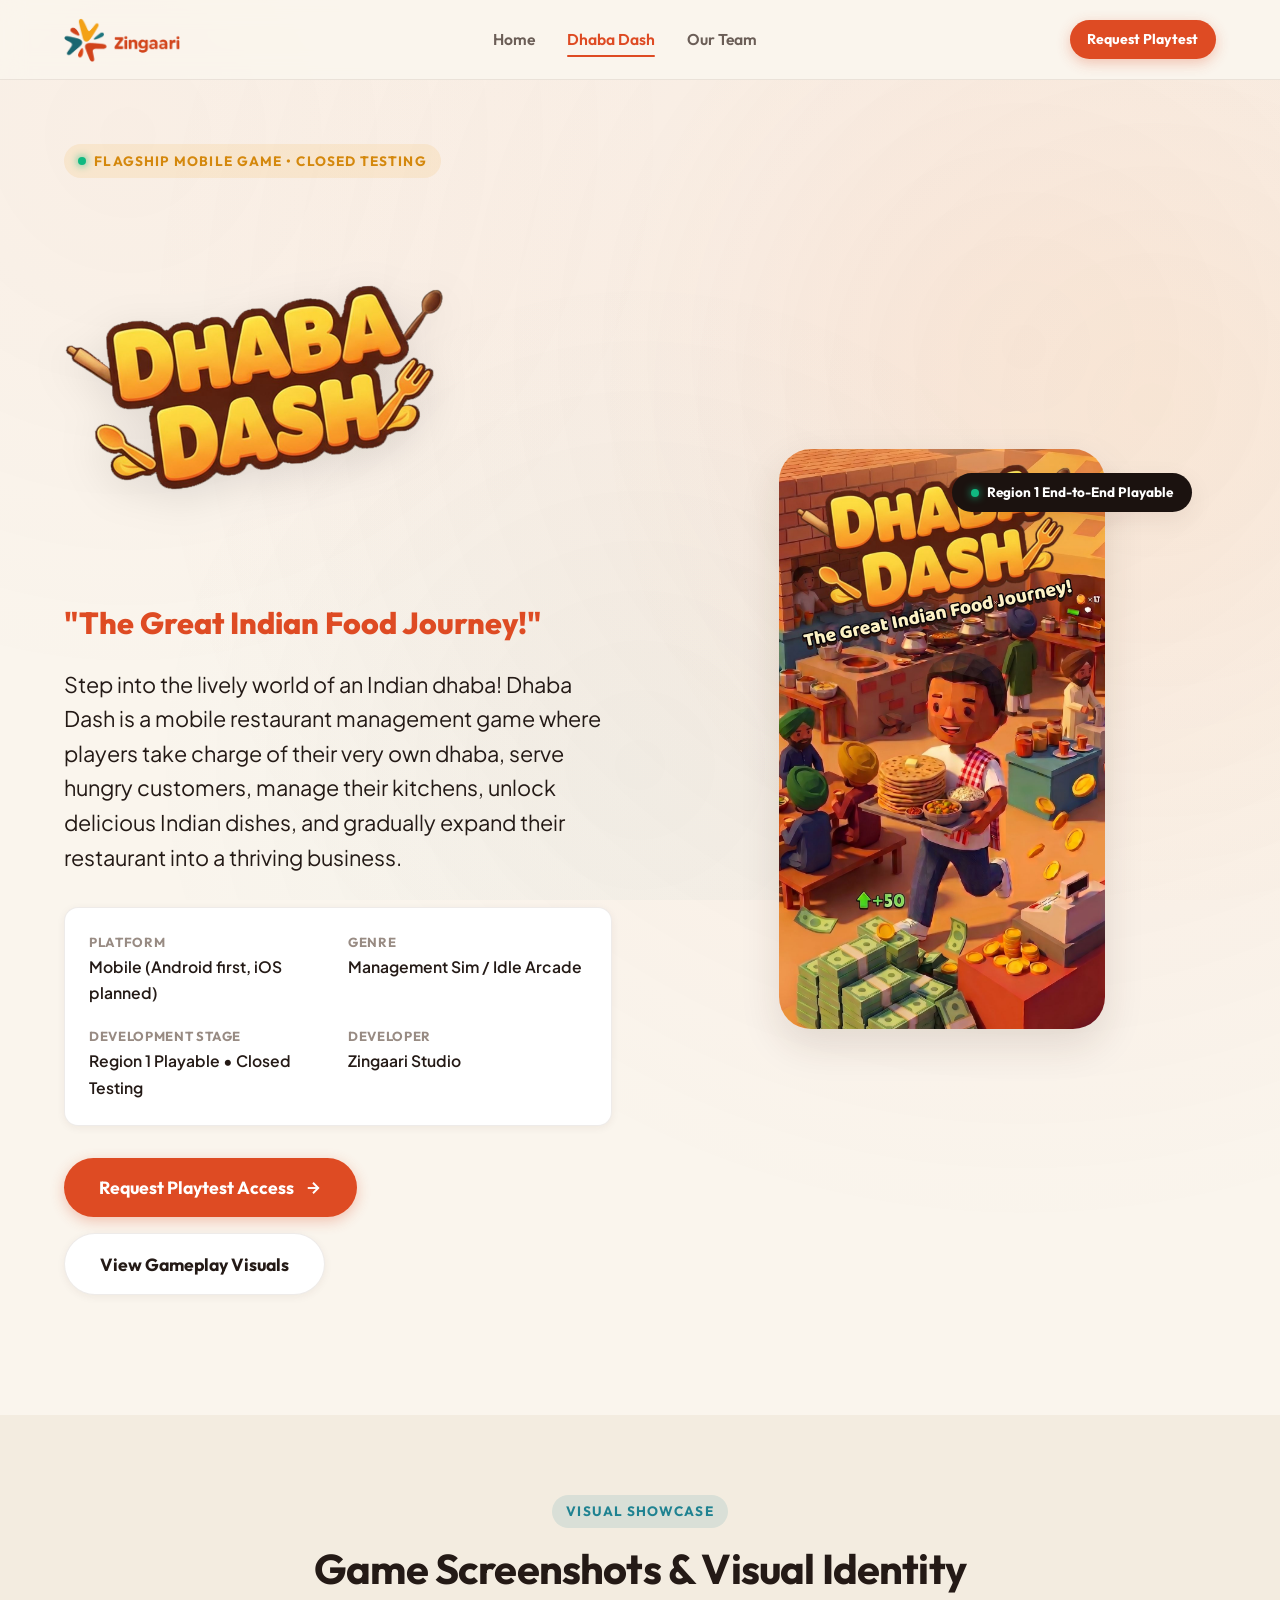
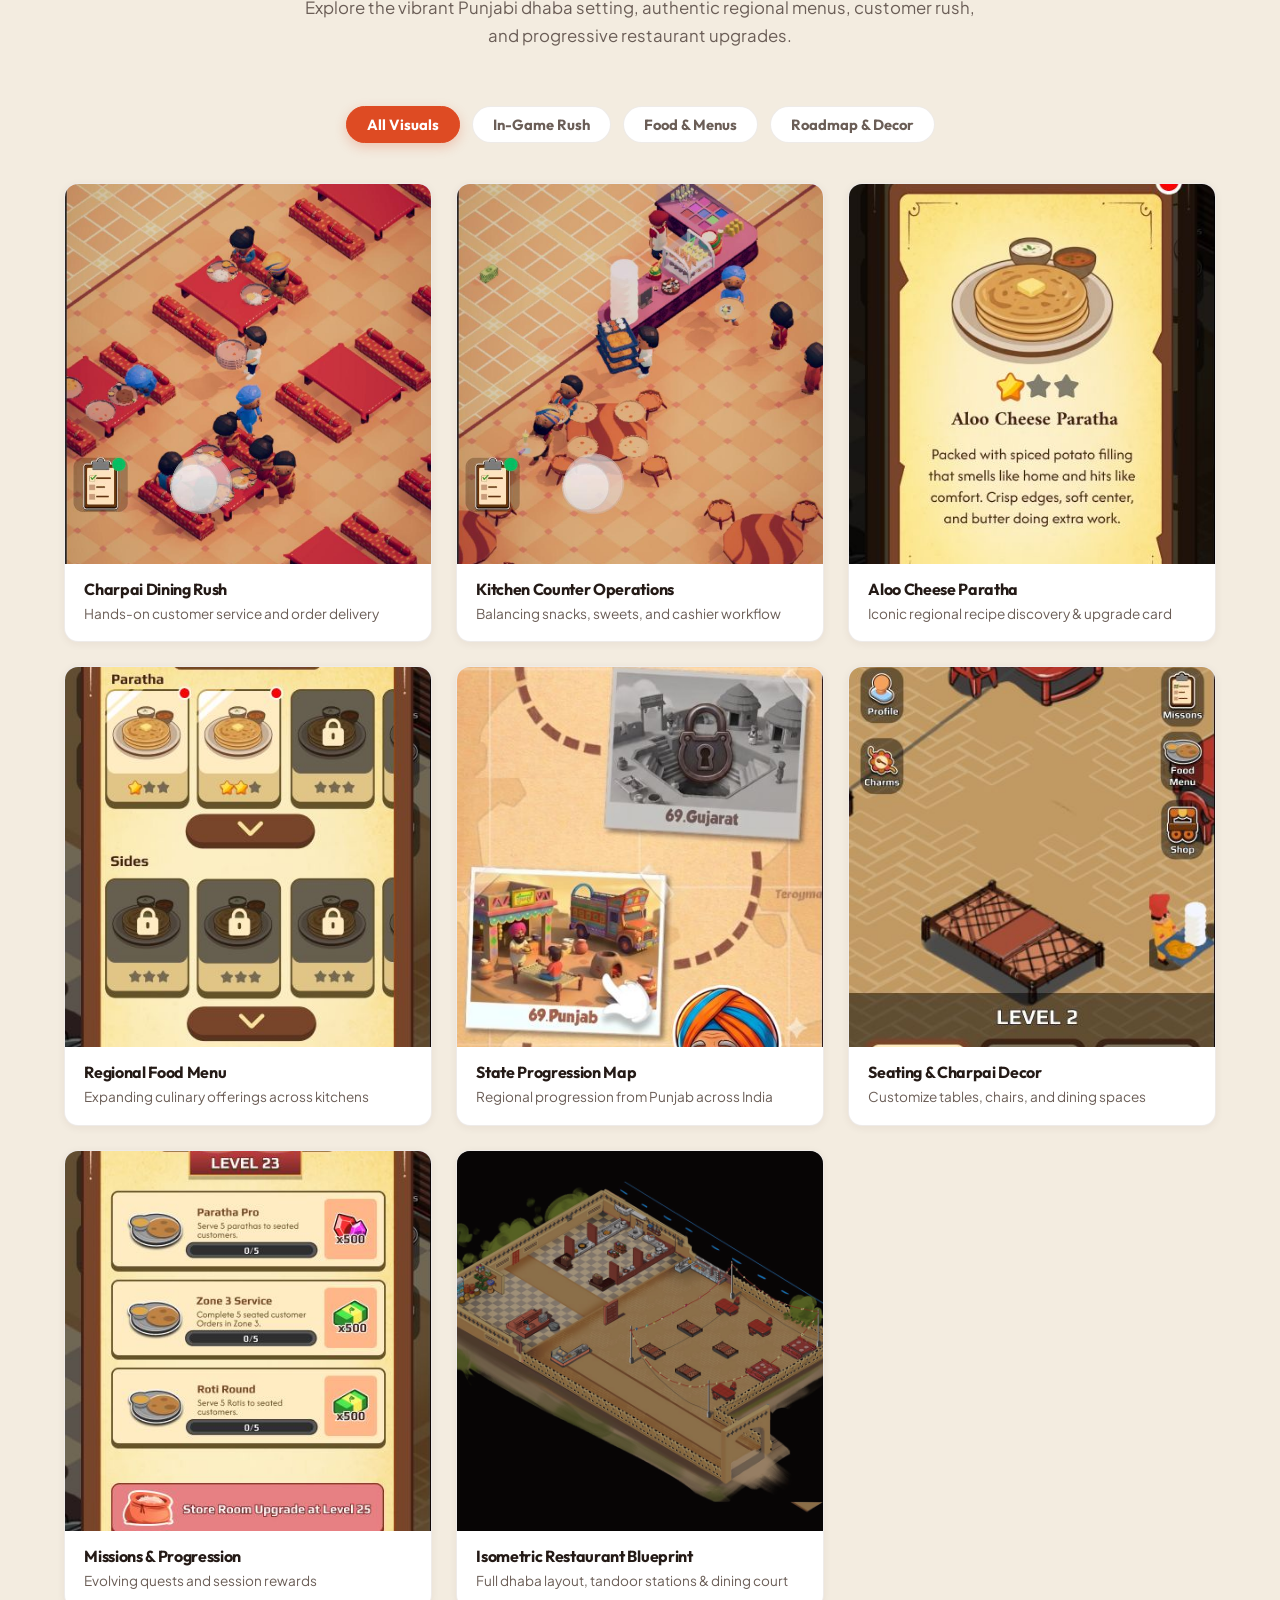
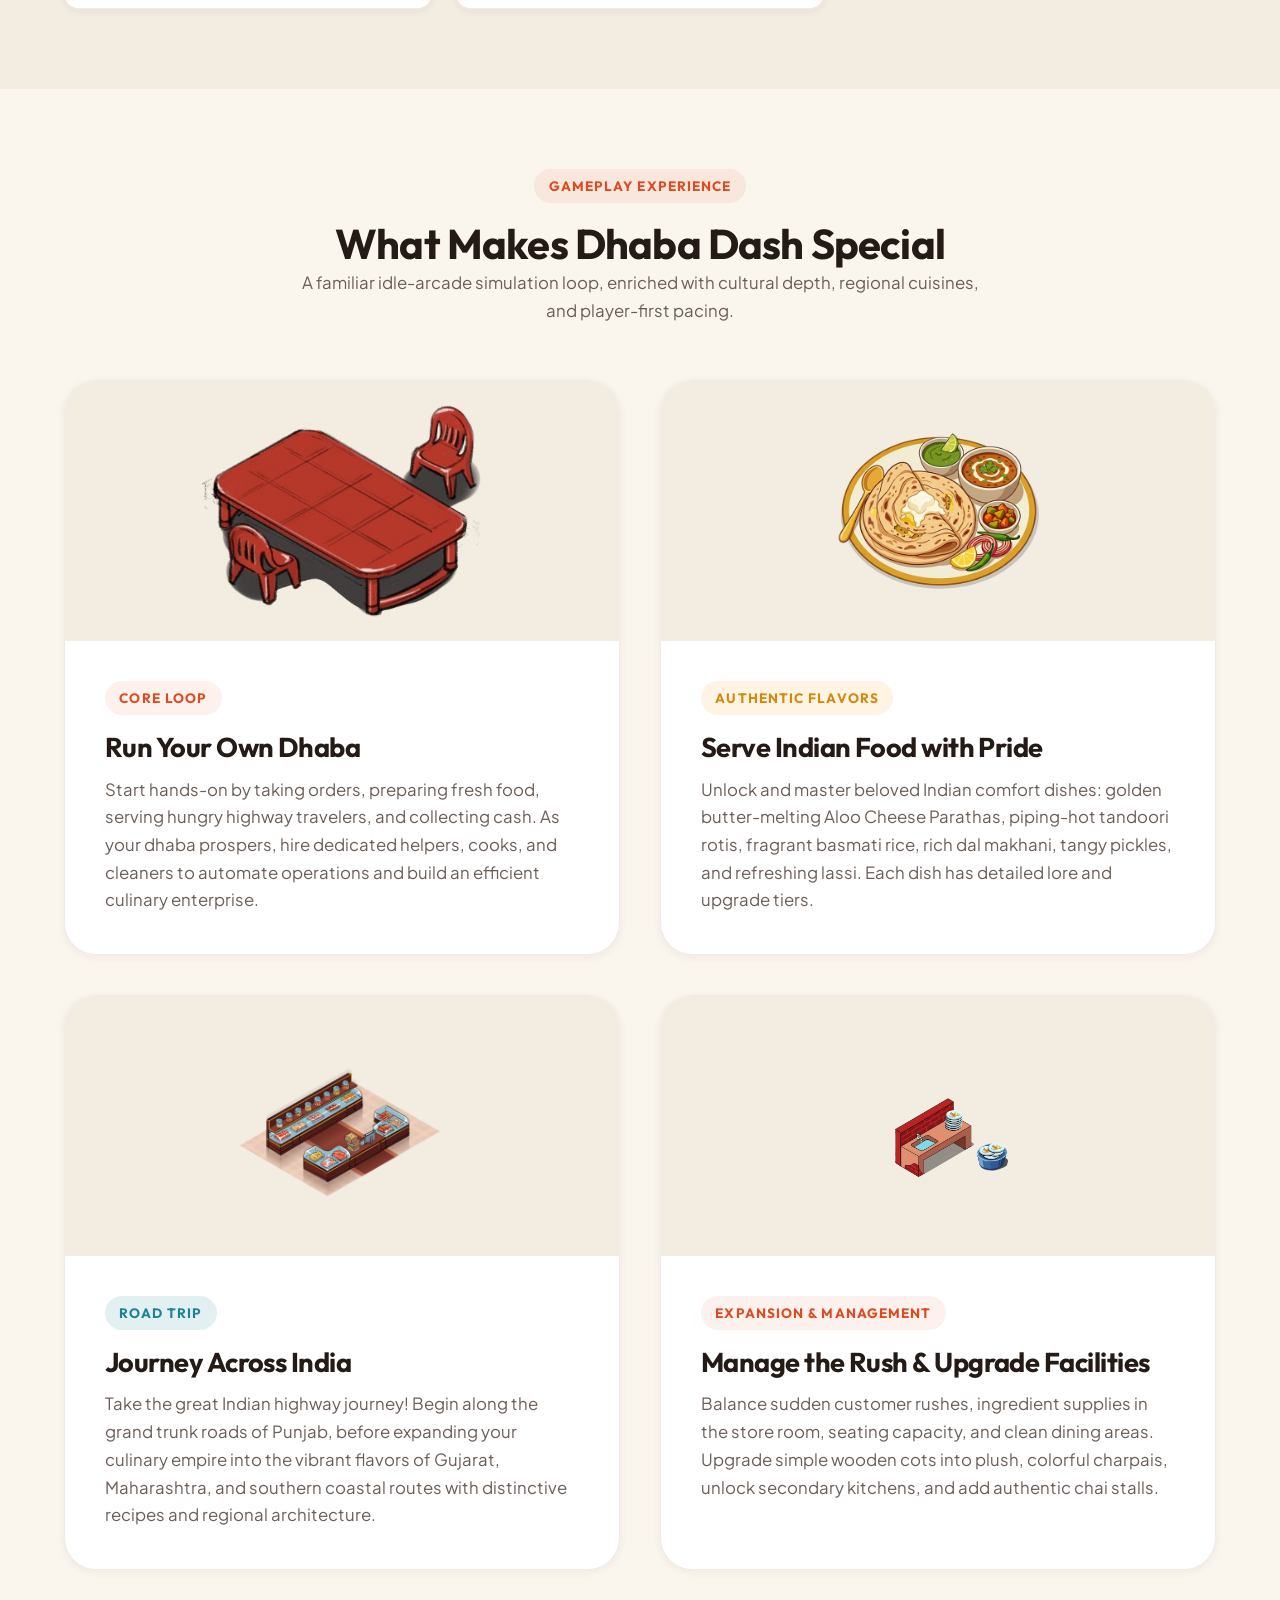
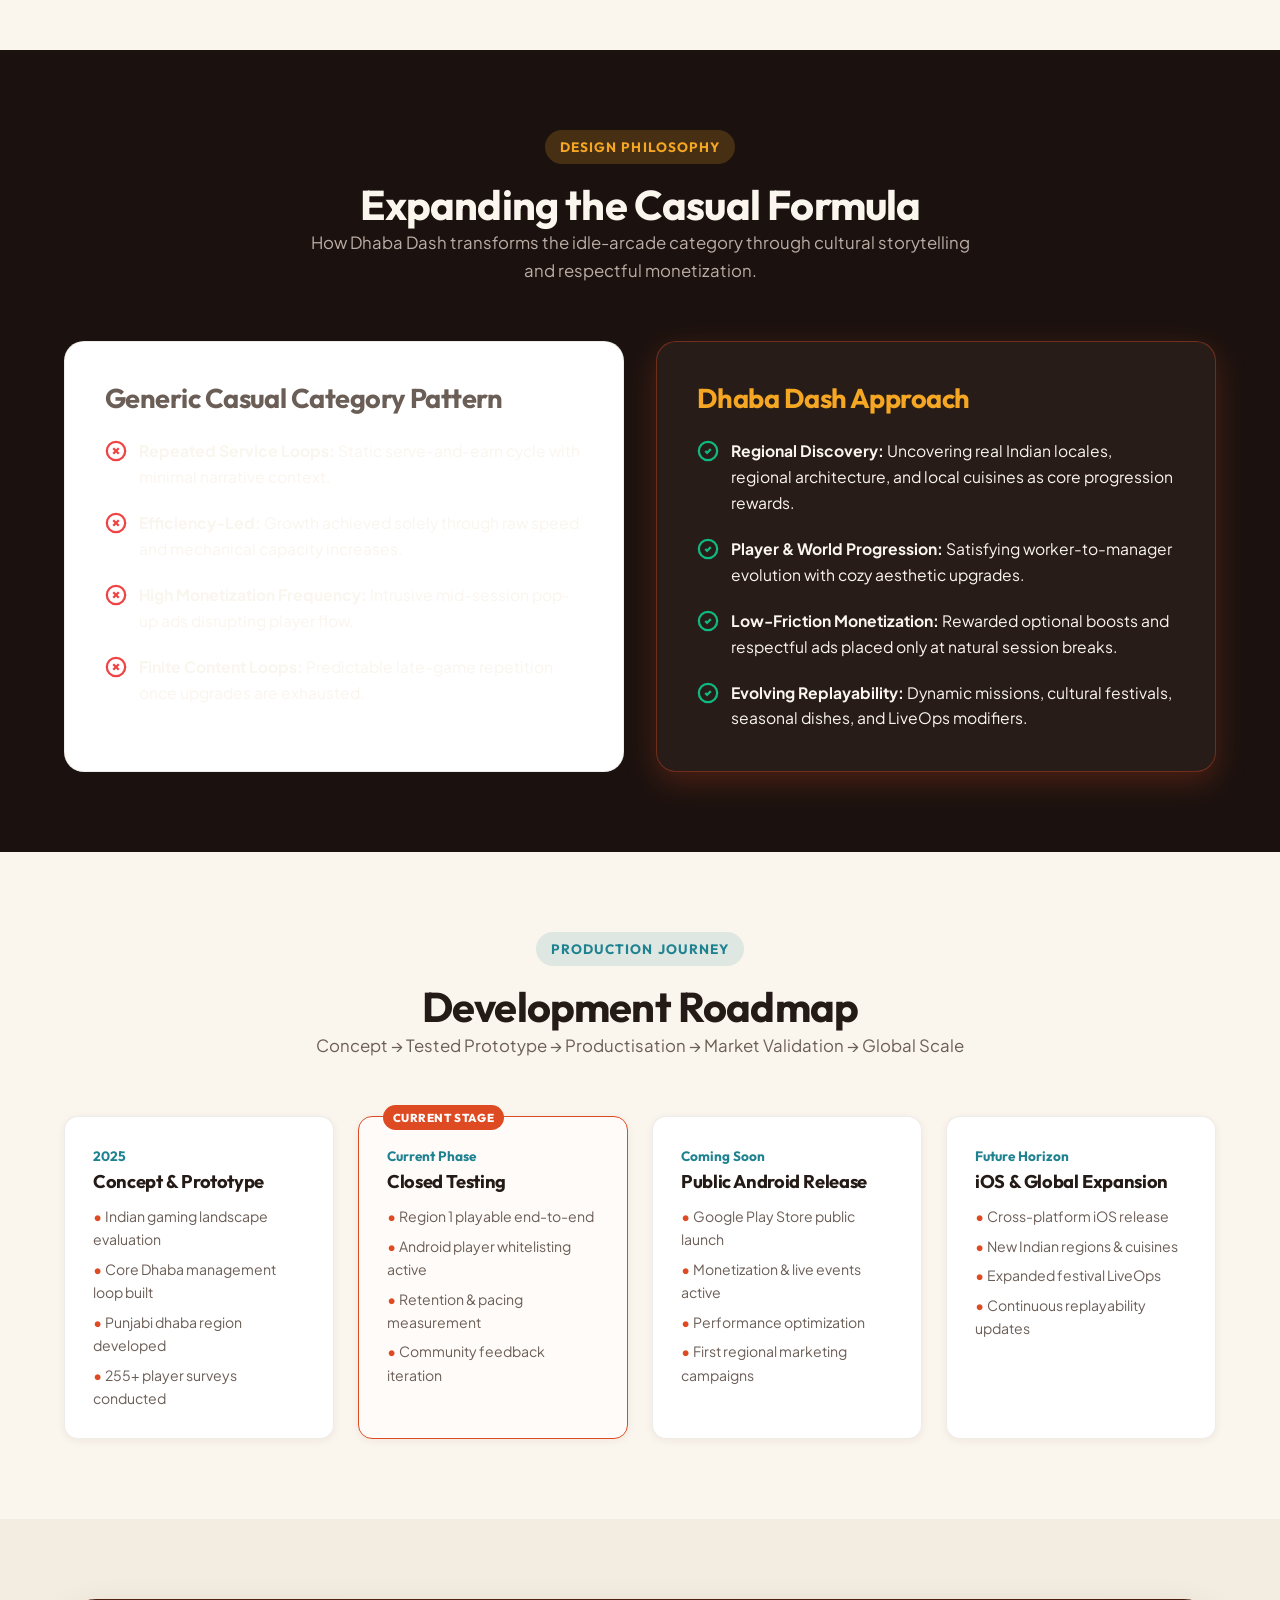
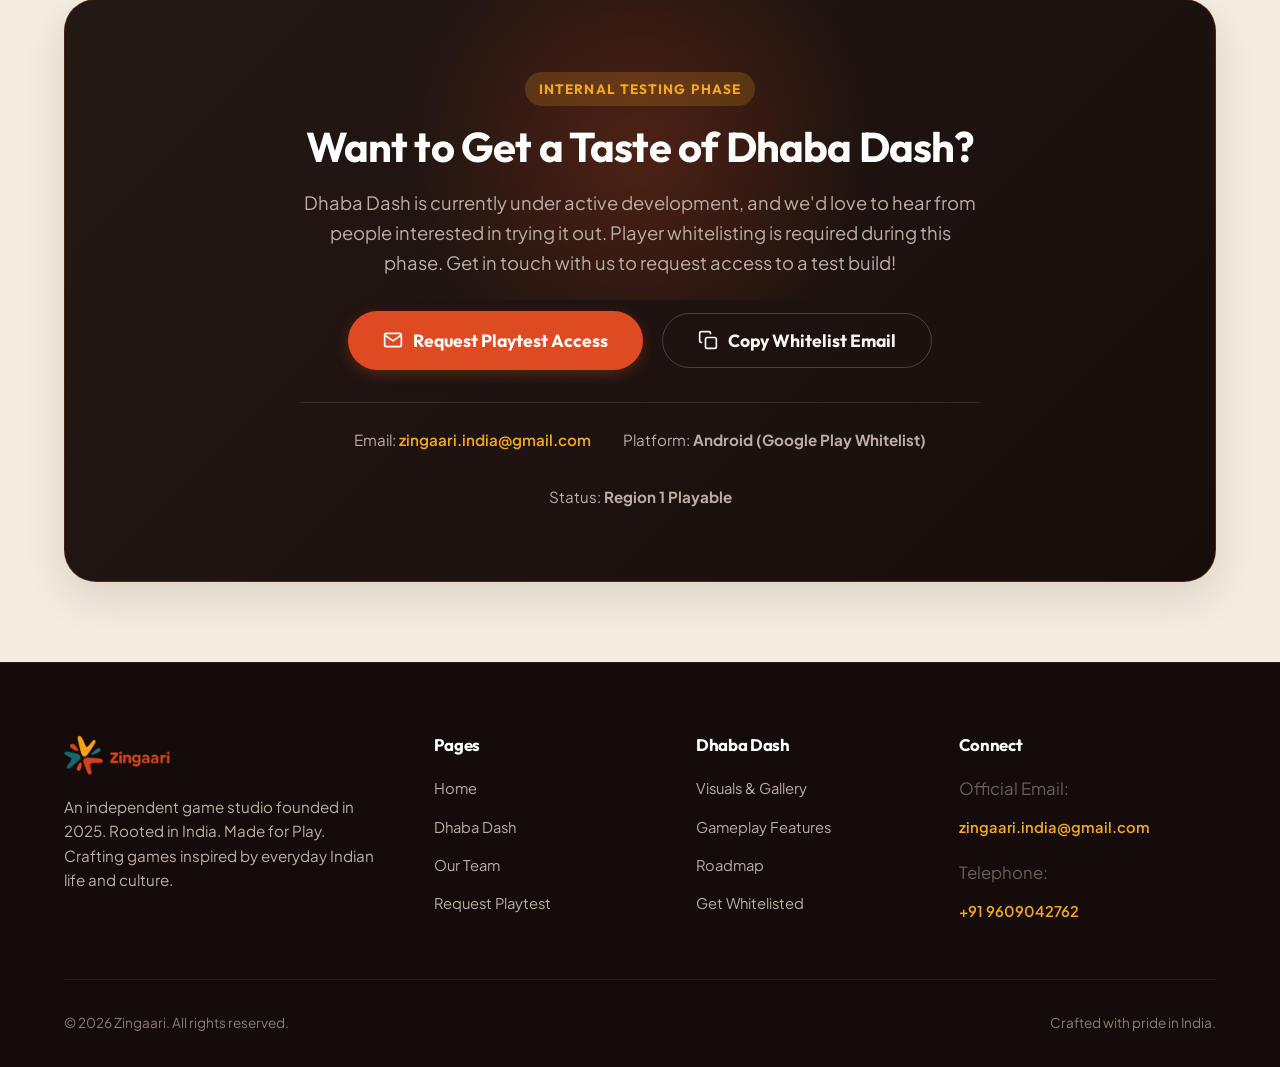
==== dhaba-dash.html @ 35b3c52f "Initial commit" ====
<!DOCTYPE html>
<html lang="en">
<head>
  <meta charset="UTF-8">
  <meta name="viewport" content="width=device-width, initial-scale=1.0">
  <title>Dhaba Dash | The Great Indian Food Journey | Zingaari</title>
  <meta name="description" content="Step into the lively world of an Indian dhaba! Dhaba Dash is a casual mobile restaurant management game where players run their own dhaba, serve iconic Indian dishes, and expand across India.">
  <meta name="keywords" content="Dhaba Dash, Indian restaurant game, mobile game, Zingaari, restaurant simulation, casual mobile game, Indian food game, Android game">
  <meta name="author" content="Zingaari">

  <!-- Open Graph / Social Sharing -->
  <meta property="og:type" content="website">
  <meta property="og:title" content="Dhaba Dash | Casual Restaurant Management Mobile Game">
  <meta property="og:description" content="Manage kitchens, serve hungry travelers on charpais, unlock delicious Indian dishes, and build a bustling highway restaurant empire.">
  <meta property="og:image" content="assets/images/games/dhaba-dash-poster.jpg">

  <!-- Favicon -->
  <link rel="icon" type="image/png" href="favicon.png">
  <link rel="apple-touch-icon" href="apple-touch-icon.png">

  <!-- Google Fonts -->
  <link rel="preconnect" href="https://fonts.googleapis.com">
  <link rel="preconnect" href="https://fonts.gstatic.com" crossorigin>
  <link href="https://fonts.googleapis.com/css2?family=Outfit:wght@400;500;600;700;800;900&family=Plus+Jakarta+Sans:ital,wght@0,400;0,500;0,600;0,700;0,800;1,400&display=swap" rel="stylesheet">

  <!-- Stylesheet -->
  <link rel="stylesheet" href="assets/css/style.css">
</head>
<body>

  <!-- Navigation Bar -->
  <header class="site-header" role="banner">
    <div class="container nav-container">
      <a href="index.html" class="brand-logo" aria-label="Zingaari Home">
        <img src="assets/images/zingaari-logo.png" alt="Zingaari Studio Logo">
      </a>

      <nav class="nav-navigation" role="navigation" aria-label="Main Navigation">
        <ul class="nav-menu">
          <li><a href="index.html" class="nav-link">Home</a></li>
          <li><a href="dhaba-dash.html" class="nav-link active">Dhaba Dash</a></li>
          <li><a href="team.html" class="nav-link">Our Team</a></li>
        </ul>
      </nav>

      <div class="nav-actions">
        <a href="#playtest" class="btn btn-primary btn-sm">Request Playtest</a>
        <button class="mobile-nav-toggle" aria-label="Toggle navigation menu" aria-expanded="false">
          <svg viewBox="0 0 24 24" fill="none" stroke="currentColor" stroke-width="2">
            <line x1="3" y1="12" x2="21" y2="12"></line>
            <line x1="3" y1="6" x2="21" y2="6"></line>
            <line x1="3" y1="18" x2="21" y2="18"></line>
          </svg>
        </button>
      </div>
    </div>

    <!-- Mobile Drawer Menu -->
    <div class="mobile-menu" role="dialog" aria-modal="true" aria-label="Mobile Navigation">
      <ul class="mobile-menu-links">
        <li><a href="index.html" class="nav-link">Home</a></li>
        <li><a href="dhaba-dash.html" class="nav-link active">Dhaba Dash</a></li>
        <li><a href="team.html" class="nav-link">Our Team</a></li>
        <li><a href="#playtest" class="nav-link">Request Playtest</a></li>
      </ul>
      <a href="mailto:zingaari.india@gmail.com?subject=Dhaba%20Dash%20Playtest%20Access" class="btn btn-primary btn-sm" style="width: 100%;">Email Playtest Request</a>
    </div>
  </header>

  <main>
    <!-- Game Hero Section -->
    <section class="section game-hero">
      <div class="container">
        <div class="game-hero-grid">
          <div class="game-hero-intro">
            <div class="eyebrow eyebrow-gold">
              <span class="status-dot"></span> Flagship Mobile Game • Closed Testing
            </div>
            
            <div class="game-hero-logo">
              <img src="assets/images/games/dhaba-dash-logo.png" alt="Dhaba Dash Game Logo">
            </div>

            <div class="game-hero-tagline">"The Great Indian Food Journey!"</div>

            <p class="text-lead" style="margin-bottom: 1.5rem;">
              Step into the lively world of an Indian dhaba! Dhaba Dash is a mobile restaurant management game where players take charge of their very own dhaba, serve hungry customers, manage their kitchens, unlock delicious Indian dishes, and gradually expand their restaurant into a thriving business.
            </p>

            <!-- Quick Spec Box -->
            <div class="game-specs-box">
              <div class="spec-entry">
                <strong>Platform</strong>
                <span>Mobile (Android first, iOS planned)</span>
              </div>
              <div class="spec-entry">
                <strong>Genre</strong>
                <span>Management Sim / Idle Arcade</span>
              </div>
              <div class="spec-entry">
                <strong>Development Stage</strong>
                <span>Region 1 Playable • Closed Testing</span>
              </div>
              <div class="spec-entry">
                <strong>Developer</strong>
                <span>Zingaari Studio</span>
              </div>
            </div>

            <div class="hero-cta-group">
              <a href="#playtest" class="btn btn-primary btn-lg">
                Request Playtest Access
                <svg width="18" height="18" viewBox="0 0 24 24" fill="none" stroke="currentColor" stroke-width="2.5"><line x1="5" y1="12" x2="19" y2="12"></line><polyline points="12 5 19 12 12 19"></polyline></svg>
              </a>
              <a href="#visuals" class="btn btn-secondary btn-lg">View Gameplay Visuals</a>
            </div>
          </div>

          <div class="game-hero-preview">
            <div class="game-hero-badge-live">
              <span class="status-dot"></span> Region 1 End-to-End Playable
            </div>
            <img src="assets/images/games/dhaba-dash-poster.jpg" alt="Dhaba Dash Full Key Poster Artwork">
          </div>
        </div>
      </div>
    </section>

    <!-- Visuals & Screenshot Gallery -->
    <section class="section gallery-section" id="visuals">
      <div class="container">
        <div class="section-header">
          <div class="eyebrow eyebrow-teal">Visual Showcase</div>
          <h2>Game Screenshots & Visual Identity</h2>
          <p>Explore the vibrant Punjabi dhaba setting, authentic regional menus, customer rush, and progressive restaurant upgrades.</p>
        </div>

        <!-- Filter Buttons -->
        <div class="gallery-filters">
          <button class="filter-btn active" data-filter="all">All Visuals</button>
          <button class="filter-btn" data-filter="gameplay">In-Game Rush</button>
          <button class="filter-btn" data-filter="menu">Food & Menus</button>
          <button class="filter-btn" data-filter="progression">Roadmap & Decor</button>
        </div>

        <!-- Gallery Grid -->
        <div class="gallery-grid">
          <!-- Item 1: Serving Gameplay -->
          <div class="gallery-item" data-category="gameplay" data-src="assets/images/games/gameplay-serving.jpg" data-title="Highway Dhaba Service Loop" data-desc="Players dash across the dhaba floor, serving hot parathas and thalis to travelers seated on authentic red charpais.">
            <div class="gallery-item-thumb">
              <img src="assets/images/games/gameplay-serving.jpg" alt="Dhaba Dash Gameplay - Serving food to seated customers">
            </div>
            <div class="gallery-zoom-overlay">
              <svg viewBox="0 0 24 24" fill="none" stroke="currentColor" stroke-width="2"><circle cx="11" cy="11" r="8"></circle><line x1="21" y1="21" x2="16.65" y2="16.65"></line><line x1="11" y1="8" x2="11" y2="14"></line><line x1="8" y1="11" x2="14" y2="11"></line></svg>
            </div>
            <div class="gallery-caption">
              <h4>Charpai Dining Rush</h4>
              <p>Hands-on customer service and order delivery</p>
            </div>
          </div>

          <!-- Item 2: Counter Service Gameplay -->
          <div class="gallery-item" data-category="gameplay" data-src="assets/images/games/gameplay-counter.jpg" data-title="Kitchen Service Counter" data-desc="Managing orders at the counter, picking up fresh food trays, and collecting rupee earnings as the restaurant buzzes.">
            <div class="gallery-item-thumb">
              <img src="assets/images/games/gameplay-counter.jpg" alt="Dhaba Dash Gameplay - Service counter and cashier">
            </div>
            <div class="gallery-zoom-overlay">
              <svg viewBox="0 0 24 24" fill="none" stroke="currentColor" stroke-width="2"><circle cx="11" cy="11" r="8"></circle><line x1="21" y1="21" x2="16.65" y2="16.65"></line><line x1="11" y1="8" x2="11" y2="14"></line><line x1="8" y1="11" x2="14" y2="11"></line></svg>
            </div>
            <div class="gallery-caption">
              <h4>Kitchen Counter Operations</h4>
              <p>Balancing snacks, sweets, and cashier workflow</p>
            </div>
          </div>

          <!-- Item 3: Aloo Cheese Paratha Detail -->
          <div class="gallery-item" data-category="menu" data-src="assets/images/games/screen-aloo-paratha.jpg" data-title="Aloo Cheese Paratha Unlock" data-desc="Packed with spiced potato filling that smells like home and hits like comfort. Crisp edges, soft center, and butter doing extra work.">
            <div class="gallery-item-thumb">
              <img src="assets/images/games/screen-aloo-paratha.jpg" alt="Aloo Cheese Paratha Food Unlock Item">
            </div>
            <div class="gallery-zoom-overlay">
              <svg viewBox="0 0 24 24" fill="none" stroke="currentColor" stroke-width="2"><circle cx="11" cy="11" r="8"></circle><line x1="21" y1="21" x2="16.65" y2="16.65"></line><line x1="11" y1="8" x2="11" y2="14"></line><line x1="8" y1="11" x2="14" y2="11"></line></svg>
            </div>
            <div class="gallery-caption">
              <h4>Aloo Cheese Paratha</h4>
              <p>Iconic regional recipe discovery & upgrade card</p>
            </div>
          </div>

          <!-- Item 4: Food Menu System -->
          <div class="gallery-item" data-category="menu" data-src="assets/images/games/screen-food-menu.jpg" data-title="Interactive Food Menu System" data-desc="Unlock diverse recipe tiers across Parathas, Sides, and Rice dishes as your culinary reputation spreads.">
            <div class="gallery-item-thumb">
              <img src="assets/images/games/screen-food-menu.jpg" alt="Dhaba Dash Food Menu Screen with Kitchen 1 and 2 tabs">
            </div>
            <div class="gallery-zoom-overlay">
              <svg viewBox="0 0 24 24" fill="none" stroke="currentColor" stroke-width="2"><circle cx="11" cy="11" r="8"></circle><line x1="21" y1="21" x2="16.65" y2="16.65"></line><line x1="11" y1="8" x2="11" y2="14"></line><line x1="8" y1="11" x2="14" y2="11"></line></svg>
            </div>
            <div class="gallery-caption">
              <h4>Regional Food Menu</h4>
              <p>Expanding culinary offerings across kitchens</p>
            </div>
          </div>

          <!-- Item 5: Regional Map of India -->
          <div class="gallery-item" data-category="progression" data-src="assets/images/games/screen-regional-map.jpg" data-title="Journey Across India Roadmap" data-desc="Embark on a road trip across India: start in Punjab, then unlock Gujarat, Maharashtra, and subsequent state environments.">
            <div class="gallery-item-thumb">
              <img src="assets/images/games/screen-regional-map.jpg" alt="Map of India showing Punjab, Gujarat, and Maharashtra stages">
            </div>
            <div class="gallery-zoom-overlay">
              <svg viewBox="0 0 24 24" fill="none" stroke="currentColor" stroke-width="2"><circle cx="11" cy="11" r="8"></circle><line x1="21" y1="21" x2="16.65" y2="16.65"></line><line x1="11" y1="8" x2="11" y2="14"></line><line x1="8" y1="11" x2="14" y2="11"></line></svg>
            </div>
            <div class="gallery-caption">
              <h4>State Progression Map</h4>
              <p>Regional progression from Punjab across India</p>
            </div>
          </div>

          <!-- Item 6: Decor & Seating Upgrades -->
          <div class="gallery-item" data-category="progression" data-src="assets/images/games/screen-decor-upgrade.jpg" data-title="Restaurant Customization & Decor" data-desc="Upgrade tables, traditional charpais, lighting, and layout to increase dining capacity and customer delight.">
            <div class="gallery-item-thumb">
              <img src="assets/images/games/screen-decor-upgrade.jpg" alt="Seating and Charpai upgrade interface in Dhaba Dash">
            </div>
            <div class="gallery-zoom-overlay">
              <svg viewBox="0 0 24 24" fill="none" stroke="currentColor" stroke-width="2"><circle cx="11" cy="11" r="8"></circle><line x1="21" y1="21" x2="16.65" y2="16.65"></line><line x1="11" y1="8" x2="11" y2="14"></line><line x1="8" y1="11" x2="14" y2="11"></line></svg>
            </div>
            <div class="gallery-caption">
              <h4>Seating & Charpai Decor</h4>
              <p>Customize tables, chairs, and dining spaces</p>
            </div>
          </div>

          <!-- Item 7: Daily Missions & Quests -->
          <div class="gallery-item" data-category="progression" data-src="assets/images/games/screen-missions.jpg" data-title="Daily Quests & LiveOps Missions" data-desc="Engaging missions like 'Paratha Pro', 'Zone 3 Service', and 'Roti Round' offering rubies, cash rewards, and store room upgrades.">
            <div class="gallery-item-thumb">
              <img src="assets/images/games/screen-missions.jpg" alt="Dhaba Dash Missions Screen with level rewards">
            </div>
            <div class="gallery-zoom-overlay">
              <svg viewBox="0 0 24 24" fill="none" stroke="currentColor" stroke-width="2"><circle cx="11" cy="11" r="8"></circle><line x1="21" y1="21" x2="16.65" y2="16.65"></line><line x1="11" y1="8" x2="11" y2="14"></line><line x1="8" y1="11" x2="14" y2="11"></line></svg>
            </div>
            <div class="gallery-caption">
              <h4>Missions & Progression</h4>
              <p>Evolving quests and session rewards</p>
            </div>
          </div>

          <!-- Item 8: Isometric Dhaba Layout -->
          <div class="gallery-item" data-category="progression" data-src="assets/images/games/dhaba-dash-isometric.png" data-title="Complete Highway Dhaba Architecture" data-desc="Bird's-eye architectural schematic showing kitchens, seating courtyard, charpai rows, wash station, and entrance archway.">
            <div class="gallery-item-thumb">
              <img src="assets/images/games/dhaba-dash-isometric.png" alt="Isometric blueprint schematic of Dhaba Dash">
            </div>
            <div class="gallery-zoom-overlay">
              <svg viewBox="0 0 24 24" fill="none" stroke="currentColor" stroke-width="2"><circle cx="11" cy="11" r="8"></circle><line x1="21" y1="21" x2="16.65" y2="16.65"></line><line x1="11" y1="8" x2="11" y2="14"></line><line x1="8" y1="11" x2="14" y2="11"></line></svg>
            </div>
            <div class="gallery-caption">
              <h4>Isometric Restaurant Blueprint</h4>
              <p>Full dhaba layout, tandoor stations & dining court</p>
            </div>
          </div>
        </div>
      </div>
    </section>

    <!-- Gameplay Features Section -->
    <section class="section" id="features">
      <div class="container">
        <div class="section-header">
          <div class="eyebrow eyebrow-primary">Gameplay Experience</div>
          <h2>What Makes Dhaba Dash Special</h2>
          <p>A familiar idle-arcade simulation loop, enriched with cultural depth, regional cuisines, and player-first pacing.</p>
        </div>

        <div class="features-grid-large">
          <!-- Feature 1 -->
          <div class="feature-large-card">
            <div class="feature-large-art">
              <img src="assets/images/illustrations/table-red.png" alt="Traditional Dhaba Seating Table">
            </div>
            <div class="feature-large-body">
              <div class="eyebrow eyebrow-primary">Core Loop</div>
              <h3>Run Your Own Dhaba</h3>
              <p>
                Start hands-on by taking orders, preparing fresh food, serving hungry highway travelers, and collecting cash. As your dhaba prospers, hire dedicated helpers, cooks, and cleaners to automate operations and build an efficient culinary enterprise.
              </p>
            </div>
          </div>

          <!-- Feature 2 -->
          <div class="feature-large-card">
            <div class="feature-large-art">
              <img src="assets/images/illustrations/paratha-platter.png" alt="Delicious Paratha Platter Thali">
            </div>
            <div class="feature-large-body">
              <div class="eyebrow eyebrow-gold">Authentic Flavors</div>
              <h3>Serve Indian Food with Pride</h3>
              <p>
                Unlock and master beloved Indian comfort dishes: golden butter-melting Aloo Cheese Parathas, piping-hot tandoori rotis, fragrant basmati rice, rich dal makhani, tangy pickles, and refreshing lassi. Each dish has detailed lore and upgrade tiers.
              </p>
            </div>
          </div>

          <!-- Feature 3 -->
          <div class="feature-large-card">
            <div class="feature-large-art">
              <img src="assets/images/illustrations/mithai-counter.png" alt="Indian Sweets & Snacks Display Counter">
            </div>
            <div class="feature-large-body">
              <div class="eyebrow eyebrow-teal">Road Trip</div>
              <h3>Journey Across India</h3>
              <p>
                Take the great Indian highway journey! Begin along the grand trunk roads of Punjab, before expanding your culinary empire into the vibrant flavors of Gujarat, Maharashtra, and southern coastal routes with distinctive recipes and regional architecture.
              </p>
            </div>
          </div>

          <!-- Feature 4 -->
          <div class="feature-large-card">
            <div class="feature-large-art">
              <img src="assets/images/illustrations/wash-station.png" alt="Dhaba Brick Handwash Station">
            </div>
            <div class="feature-large-body">
              <div class="eyebrow eyebrow-primary">Expansion & Management</div>
              <h3>Manage the Rush & Upgrade Facilities</h3>
              <p>
                Balance sudden customer rushes, ingredient supplies in the store room, seating capacity, and clean dining areas. Upgrade simple wooden cots into plush, colorful charpais, unlock secondary kitchens, and add authentic chai stalls.
              </p>
            </div>
          </div>
        </div>
      </div>
    </section>

    <!-- Cultural Identity & Comparison Section -->
    <section class="section section-dark">
      <div class="container">
        <div class="section-header">
          <div class="eyebrow" style="background: rgba(245, 166, 35, 0.2); color: #F5A623;">Design Philosophy</div>
          <h2>Expanding the Casual Formula</h2>
          <p>How Dhaba Dash transforms the idle-arcade category through cultural storytelling and respectful monetization.</p>
        </div>

        <div class="comparison-grid">
          <!-- Common Category Pattern -->
          <div class="comp-card comp-card-other">
            <h3 style="color: #6B5E57;">Generic Casual Category Pattern</h3>
            <ul class="comp-list">
              <li>
                <svg class="comp-list-icon" viewBox="0 0 24 24" fill="none" stroke="#EF4444" stroke-width="2.5"><circle cx="12" cy="12" r="10"></circle><line x1="15" y1="9" x2="9" y2="15"></line><line x1="9" y1="9" x2="15" y2="15"></line></svg>
                <div>
                  <strong>Repeated Service Loops:</strong> Static serve-and-earn cycle with minimal narrative context.
                </div>
              </li>
              <li>
                <svg class="comp-list-icon" viewBox="0 0 24 24" fill="none" stroke="#EF4444" stroke-width="2.5"><circle cx="12" cy="12" r="10"></circle><line x1="15" y1="9" x2="9" y2="15"></line><line x1="9" y1="9" x2="15" y2="15"></line></svg>
                <div>
                  <strong>Efficiency-Led:</strong> Growth achieved solely through raw speed and mechanical capacity increases.
                </div>
              </li>
              <li>
                <svg class="comp-list-icon" viewBox="0 0 24 24" fill="none" stroke="#EF4444" stroke-width="2.5"><circle cx="12" cy="12" r="10"></circle><line x1="15" y1="9" x2="9" y2="15"></line><line x1="9" y1="9" x2="15" y2="15"></line></svg>
                <div>
                  <strong>High Monetization Frequency:</strong> Intrusive mid-session pop-up ads disrupting player flow.
                </div>
              </li>
              <li>
                <svg class="comp-list-icon" viewBox="0 0 24 24" fill="none" stroke="#EF4444" stroke-width="2.5"><circle cx="12" cy="12" r="10"></circle><line x1="15" y1="9" x2="9" y2="15"></line><line x1="9" y1="9" x2="15" y2="15"></line></svg>
                <div>
                  <strong>Finite Content Loops:</strong> Predictable late-game repetition once upgrades are exhausted.
                </div>
              </li>
            </ul>
          </div>

          <!-- Dhaba Dash Approach -->
          <div class="comp-card comp-card-dhaba">
            <h3>Dhaba Dash Approach</h3>
            <ul class="comp-list">
              <li>
                <svg class="comp-list-icon" viewBox="0 0 24 24" fill="none" stroke="#10B981" stroke-width="2.5"><circle cx="12" cy="12" r="10"></circle><polyline points="9 12 11 14 15 10"></polyline></svg>
                <div>
                  <strong>Regional Discovery:</strong> Uncovering real Indian locales, regional architecture, and local cuisines as core progression rewards.
                </div>
              </li>
              <li>
                <svg class="comp-list-icon" viewBox="0 0 24 24" fill="none" stroke="#10B981" stroke-width="2.5"><circle cx="12" cy="12" r="10"></circle><polyline points="9 12 11 14 15 10"></polyline></svg>
                <div>
                  <strong>Player & World Progression:</strong> Satisfying worker-to-manager evolution with cozy aesthetic upgrades.
                </div>
              </li>
              <li>
                <svg class="comp-list-icon" viewBox="0 0 24 24" fill="none" stroke="#10B981" stroke-width="2.5"><circle cx="12" cy="12" r="10"></circle><polyline points="9 12 11 14 15 10"></polyline></svg>
                <div>
                  <strong>Low-Friction Monetization:</strong> Rewarded optional boosts and respectful ads placed only at natural session breaks.
                </div>
              </li>
              <li>
                <svg class="comp-list-icon" viewBox="0 0 24 24" fill="none" stroke="#10B981" stroke-width="2.5"><circle cx="12" cy="12" r="10"></circle><polyline points="9 12 11 14 15 10"></polyline></svg>
                <div>
                  <strong>Evolving Replayability:</strong> Dynamic missions, cultural festivals, seasonal dishes, and LiveOps modifiers.
                </div>
              </li>
            </ul>
          </div>
        </div>
      </div>
    </section>

    <!-- Development Roadmap -->
    <section class="section" id="roadmap">
      <div class="container">
        <div class="section-header">
          <div class="eyebrow eyebrow-teal">Production Journey</div>
          <h2>Development Roadmap</h2>
          <p>Concept → Tested Prototype → Productisation → Market Validation → Global Scale</p>
        </div>

        <div class="roadmap-timeline">
          <!-- Phase 1: Prototype -->
          <div class="roadmap-card">
            <div class="roadmap-date">2025</div>
            <h4>Concept & Prototype</h4>
            <ul>
              <li>Indian gaming landscape evaluation</li>
              <li>Core Dhaba management loop built</li>
              <li>Punjabi dhaba region developed</li>
              <li>255+ player surveys conducted</li>
            </ul>
          </div>

          <!-- Phase 2: Closed Testing (Active) -->
          <div class="roadmap-card active">
            <div class="roadmap-date">Current Phase</div>
            <h4>Closed Testing</h4>
            <ul>
              <li>Region 1 playable end-to-end</li>
              <li>Android player whitelisting active</li>
              <li>Retention & pacing measurement</li>
              <li>Community feedback iteration</li>
            </ul>
          </div>

          <!-- Phase 3: Android Launch -->
          <div class="roadmap-card">
            <div class="roadmap-date">Coming Soon</div>
            <h4>Public Android Release</h4>
            <ul>
              <li>Google Play Store public launch</li>
              <li>Monetization & live events active</li>
              <li>Performance optimization</li>
              <li>First regional marketing campaigns</li>
            </ul>
          </div>

          <!-- Phase 4: Expansion -->
          <div class="roadmap-card">
            <div class="roadmap-date">Future Horizon</div>
            <h4>iOS & Global Expansion</h4>
            <ul>
              <li>Cross-platform iOS release</li>
              <li>New Indian regions & cuisines</li>
              <li>Expanded festival LiveOps</li>
              <li>Continuous replayability updates</li>
            </ul>
          </div>
        </div>
      </div>
    </section>

    <!-- Playtest Request Section -->
    <section class="section section-alt" id="playtest">
      <div class="container">
        <div class="contact-card-banner">
          <div class="contact-card-inner">
            <div class="eyebrow" style="background: rgba(245, 166, 35, 0.2); color: #F5A623;">Internal Testing Phase</div>
            <h2>Want to Get a Taste of Dhaba Dash?</h2>
            <p>
              Dhaba Dash is currently under active development, and we'd love to hear from people interested in trying it out. Player whitelisting is required during this phase. Get in touch with us to request access to a test build!
            </p>

            <div class="contact-action-group">
              <a href="mailto:zingaari.india@gmail.com?subject=Dhaba%20Dash%20Playtest%20Access%20Request&body=Hi%20Zingaari%20Team%2C%0A%0AI%20would%20love%20to%20request%20playtest%20access%20to%20the%20Dhaba%20Dash%20Android%20build.%0A%0ADevice%20Model%3A%0AGoogle%20Play%20Email%3A%0A%0AThanks!" class="btn btn-primary btn-lg">
                <svg width="20" height="20" viewBox="0 0 24 24" fill="none" stroke="currentColor" stroke-width="2"><path d="M4 4h16c1.1 0 2 .9 2 2v12c0 1.1-.9 2-2 2H4c-1.1 0-2-.9-2-2V6c0-1.1.9-2 2-2z"></path><polyline points="22,6 12,13 2,6"></polyline></svg>
                Request Playtest Access
              </a>
              <button onclick="copyEmail('zingaari.india@gmail.com', event)" class="btn btn-outline-dark btn-lg">
                <svg width="20" height="20" viewBox="0 0 24 24" fill="none" stroke="currentColor" stroke-width="2"><rect x="9" y="9" width="13" height="13" rx="2" ry="2"></rect><path d="M5 15H4a2 2 0 0 1-2-2V4a2 2 0 0 1 2-2h9a2 2 0 0 1 2 2v1"></path></svg>
                Copy Whitelist Email
              </button>
            </div>

            <div class="contact-meta-row">
              <div>Email: <a href="mailto:zingaari.india@gmail.com" class="meta-link">zingaari.india@gmail.com</a></div>
              <div>Platform: <strong>Android (Google Play Whitelist)</strong></div>
              <div>Status: <strong>Region 1 Playable</strong></div>
            </div>
          </div>
        </div>
      </div>
    </section>
  </main>

  <!-- Interactive Lightbox Modal -->
  <div id="screenshotLightbox" class="lightbox-modal" role="dialog" aria-modal="true" aria-label="Screenshot Preview">
    <button class="lightbox-close" aria-label="Close preview">
      <svg viewBox="0 0 24 24" fill="none" stroke="currentColor" stroke-width="2.5"><line x1="18" y1="6" x2="6" y2="18"></line><line x1="6" y1="6" x2="18" y2="18"></line></svg>
    </button>
    <div class="lightbox-content">
      <img src="" alt="Screenshot Full View" class="lightbox-image">
      <div class="lightbox-details">
        <h3 class="lightbox-title"></h3>
        <p class="lightbox-desc"></p>
      </div>
    </div>
  </div>

  <!-- Footer -->
  <footer class="site-footer" role="contentinfo">
    <div class="container">
      <div class="footer-top">
        <div class="footer-brand">
          <img src="assets/images/zingaari-logo.png" alt="Zingaari Studio Logo">
          <p>
            An independent game studio founded in 2025. Rooted in India. Made for Play. Crafting games inspired by everyday Indian life and culture.
          </p>
        </div>

        <div class="footer-col">
          <h4>Pages</h4>
          <ul class="footer-links">
            <li><a href="index.html">Home</a></li>
            <li><a href="dhaba-dash.html">Dhaba Dash</a></li>
            <li><a href="team.html">Our Team</a></li>
            <li><a href="#playtest">Request Playtest</a></li>
          </ul>
        </div>

        <div class="footer-col">
          <h4>Dhaba Dash</h4>
          <ul class="footer-links">
            <li><a href="#visuals">Visuals & Gallery</a></li>
            <li><a href="#features">Gameplay Features</a></li>
            <li><a href="#roadmap">Roadmap</a></li>
            <li><a href="#playtest">Get Whitelisted</a></li>
          </ul>
        </div>

        <div class="footer-col">
          <h4>Connect</h4>
          <div class="footer-contact-info">
            <p>Official Email:</p>
            <a href="mailto:zingaari.india@gmail.com">zingaari.india@gmail.com</a>
            <p style="margin-top: 0.5rem;">Telephone:</p>
            <a href="tel:+919609042762">+91 9609042762</a>
          </div>
        </div>
      </div>

      <div class="footer-bottom">
        <div>&copy; 2026 Zingaari. All rights reserved.</div>
        <div>Crafted with pride in India.</div>
      </div>
    </div>
  </footer>

  <script src="assets/js/main.js"></script>
</body>
</html>
---- assets/css/style.css ----
/* ==========================================================================
   Zingaari Studio - Official Website Stylesheet
   Rooted in India. Made for Play.
   ========================================================================== */

:root {
  /* Brand Color Palette */
  --color-primary: #DE4B23;         /* Zingaari Terracotta Vermilion */
  --color-primary-dark: #B83512;
  --color-primary-light: #FF663D;
  --color-primary-soft: rgba(222, 75, 35, 0.08);
  --color-primary-glow: rgba(222, 75, 35, 0.25);

  --color-secondary: #F5A623;       /* Marigold / Amber Gold */
  --color-secondary-dark: #D4880D;
  --color-secondary-soft: rgba(245, 166, 35, 0.12);

  --color-teal: #1F8291;            /* Indian Heritage Teal */
  --color-teal-dark: #15626D;
  --color-teal-soft: rgba(31, 130, 145, 0.12);

  /* Light Theme / Parchment Canvas */
  --bg-page: #FAF5ED;              /* Warm parchment */
  --bg-page-alt: #F3ECE0;          /* Warm sand */
  --bg-card: #FFFFFF;
  --bg-card-hover: #FFFFFF;
  --text-main: #241A16;            /* Deep spiced charcoal */
  --text-muted: #6B5E57;
  --text-subtle: #988B83;
  --border-light: rgba(90, 60, 45, 0.10);
  --border-hover: rgba(222, 75, 35, 0.35);

  /* Dark Theme Accents */
  --bg-dark: #1B120F;              /* Tandoor dark charcoal */
  --bg-dark-card: #271C17;
  --bg-dark-card-hover: #33241F;
  --text-dark-main: #FAF5ED;
  --text-dark-muted: #BCADA5;
  --border-dark: rgba(255, 255, 255, 0.08);

  /* Typography */
  --font-heading: 'Outfit', -apple-system, BlinkMacSystemFont, 'Segoe UI', Roboto, sans-serif;
  --font-body: 'Plus Jakarta Sans', -apple-system, BlinkMacSystemFont, 'Segoe UI', Roboto, sans-serif;

  /* Shadows */
  --shadow-sm: 0 2px 8px rgba(60, 30, 20, 0.06);
  --shadow-md: 0 8px 24px rgba(60, 30, 20, 0.08);
  --shadow-lg: 0 16px 40px rgba(60, 30, 20, 0.12);
  --shadow-glow: 0 10px 30px rgba(222, 75, 35, 0.25);

  /* Radii */
  --radius-sm: 8px;
  --radius-md: 14px;
  --radius-lg: 20px;
  --radius-xl: 32px;
  --radius-full: 9999px;

  /* Layout */
  --container-max: 1200px;
  --nav-height: 80px;
  --transition-fast: 0.2s cubic-bezier(0.16, 1, 0.3, 1);
  --transition-smooth: 0.3s cubic-bezier(0.16, 1, 0.3, 1);
}

/* Base Reset */
*, *::before, *::after {
  box-sizing: border-box;
  margin: 0;
  padding: 0;
}

html {
  font-size: 16px;
  scroll-behavior: smooth;
  scroll-padding-top: calc(var(--nav-height) + 20px);
  -webkit-font-smoothing: antialiased;
  -moz-osx-font-smoothing: grayscale;
}

body {
  font-family: var(--font-body);
  color: var(--text-main);
  background-color: var(--bg-page);
  line-height: 1.65;
  overflow-x: hidden;
  position: relative;
}

/* Background Atmosphere */
body::before {
  content: '';
  position: fixed;
  top: 0;
  left: 0;
  width: 100vw;
  height: 100vh;
  background-image: 
    radial-gradient(circle at 10% 15%, rgba(222, 75, 35, 0.04) 0%, transparent 40%),
    radial-gradient(circle at 90% 45%, rgba(245, 166, 35, 0.05) 0%, transparent 45%),
    radial-gradient(circle at 50% 85%, rgba(31, 130, 145, 0.04) 0%, transparent 50%);
  pointer-events: none;
  z-index: -1;
}

img {
  max-width: 100%;
  height: auto;
  display: block;
}

a {
  color: inherit;
  text-decoration: none;
  transition: var(--transition-fast);
}

button {
  font-family: inherit;
  border: none;
  background: none;
  cursor: pointer;
  outline: none;
}

/* Typography Helpers */
h1, h2, h3, h4, h5, h6 {
  font-family: var(--font-heading);
  color: var(--text-main);
  line-height: 1.2;
  font-weight: 700;
  letter-spacing: -0.02em;
}

h1 { font-size: clamp(2.4rem, 5vw, 3.8rem); font-weight: 800; }
h2 { font-size: clamp(1.8rem, 3.5vw, 2.6rem); }
h3 { font-size: clamp(1.3rem, 2.2vw, 1.7rem); }
h4 { font-size: 1.2rem; }

p {
  color: var(--text-muted);
  font-size: 1.05rem;
}

.text-lead {
  font-size: clamp(1.15rem, 2vw, 1.35rem);
  line-height: 1.6;
  color: var(--text-main);
}

.eyebrow {
  display: inline-flex;
  align-items: center;
  gap: 0.5rem;
  font-family: var(--font-heading);
  font-size: 0.85rem;
  font-weight: 700;
  text-transform: uppercase;
  letter-spacing: 0.08em;
  color: var(--color-primary);
  background: var(--color-primary-soft);
  padding: 0.35rem 0.9rem;
  border-radius: var(--radius-full);
  margin-bottom: 1rem;
}

.eyebrow-teal {
  color: var(--color-teal);
  background: var(--color-teal-soft);
}

.eyebrow-gold {
  color: var(--color-secondary-dark);
  background: var(--color-secondary-soft);
}

/* Layout Containers */
.container {
  width: 100%;
  max-width: var(--container-max);
  margin-left: auto;
  margin-right: auto;
  padding-left: 1.5rem;
  padding-right: 1.5rem;
}

.section {
  padding: 5rem 0;
  position: relative;
}

.section-lg {
  padding: 7rem 0;
}

.section-dark {
  background-color: var(--bg-dark);
  color: var(--text-dark-main);
}

.section-dark h1,
.section-dark h2,
.section-dark h3,
.section-dark h4 {
  color: var(--text-dark-main);
}

.section-dark p {
  color: var(--text-dark-muted);
}

.section-alt {
  background-color: var(--bg-page-alt);
}

.section-header {
  text-align: center;
  max-width: 680px;
  margin: 0 auto 3.5rem;
}

.section-header.text-left {
  text-align: left;
  margin-left: 0;
}

/* ==========================================================================
   Navigation Bar
   ========================================================================== */

.site-header {
  position: sticky;
  top: 0;
  width: 100%;
  height: var(--nav-height);
  background: rgba(250, 245, 237, 0.88);
  backdrop-filter: blur(12px);
  -webkit-backdrop-filter: blur(12px);
  border-bottom: 1px solid var(--border-light);
  z-index: 1000;
  transition: var(--transition-smooth);
}

.site-header.scrolled {
  background: rgba(250, 245, 237, 0.96);
  box-shadow: 0 4px 20px rgba(40, 20, 10, 0.05);
}

.nav-container {
  display: flex;
  align-items: center;
  justify-content: space-between;
  height: 100%;
}

.brand-logo {
  display: flex;
  align-items: center;
  gap: 0.75rem;
  text-decoration: none;
}

.brand-logo img {
  height: 44px;
  width: auto;
  transition: transform var(--transition-fast);
}

.brand-logo:hover img {
  transform: scale(1.03);
}

.nav-menu {
  display: flex;
  align-items: center;
  gap: 2rem;
  list-style: none;
}

.nav-link {
  font-family: var(--font-heading);
  font-size: 0.98rem;
  font-weight: 600;
  color: var(--text-muted);
  position: relative;
  padding: 0.4rem 0;
  transition: color var(--transition-fast);
}

.nav-link:hover {
  color: var(--color-primary);
}

.nav-link.active {
  color: var(--color-primary);
}

.nav-link.active::after {
  content: '';
  position: absolute;
  bottom: -2px;
  left: 0;
  width: 100%;
  height: 2px;
  background: var(--color-primary);
  border-radius: var(--radius-full);
}

.nav-actions {
  display: flex;
  align-items: center;
  gap: 1rem;
}

/* Buttons */
.btn {
  display: inline-flex;
  align-items: center;
  justify-content: center;
  gap: 0.6rem;
  font-family: var(--font-heading);
  font-size: 0.98rem;
  font-weight: 700;
  padding: 0.75rem 1.6rem;
  border-radius: var(--radius-full);
  transition: all var(--transition-fast);
  cursor: pointer;
  white-space: nowrap;
}

.btn-primary {
  background: var(--color-primary);
  color: #FFFFFF;
  box-shadow: 0 4px 14px rgba(222, 75, 35, 0.3);
}

.btn-primary:hover {
  background: var(--color-primary-dark);
  box-shadow: 0 6px 20px rgba(222, 75, 35, 0.4);
  transform: translateY(-2px);
  color: #FFFFFF;
}

.btn-secondary {
  background: #FFFFFF;
  color: var(--text-main);
  border: 1px solid var(--border-light);
  box-shadow: var(--shadow-sm);
}

.btn-secondary:hover {
  border-color: var(--color-primary);
  color: var(--color-primary);
  transform: translateY(-2px);
}

.btn-outline-dark {
  background: transparent;
  color: var(--text-dark-main);
  border: 1px solid rgba(255, 255, 255, 0.2);
}

.btn-outline-dark:hover {
  background: rgba(255, 255, 255, 0.1);
  border-color: #FFFFFF;
  transform: translateY(-2px);
}

.btn-gold {
  background: var(--color-secondary);
  color: #241A16;
  box-shadow: 0 4px 14px rgba(245, 166, 35, 0.35);
}

.btn-gold:hover {
  background: var(--color-secondary-dark);
  color: #FFFFFF;
  transform: translateY(-2px);
}

.btn-sm {
  padding: 0.5rem 1.1rem;
  font-size: 0.88rem;
}

.btn-lg {
  padding: 0.95rem 2.2rem;
  font-size: 1.1rem;
}

/* Mobile Toggle */
.mobile-nav-toggle {
  display: none;
  background: transparent;
  border: none;
  cursor: pointer;
  padding: 0.5rem;
  color: var(--text-main);
}

.mobile-nav-toggle svg {
  width: 28px;
  height: 28px;
  display: block;
}

/* Mobile Drawer */
.mobile-menu {
  display: none;
  position: fixed;
  top: var(--nav-height);
  left: 0;
  width: 100%;
  background: var(--bg-page);
  border-bottom: 1px solid var(--border-light);
  padding: 1.5rem;
  box-shadow: var(--shadow-lg);
  z-index: 999;
}

.mobile-menu.open {
  display: block;
}

.mobile-menu-links {
  list-style: none;
  display: flex;
  flex-direction: column;
  gap: 1.2rem;
  margin-bottom: 1.5rem;
}

.mobile-menu-links .nav-link {
  font-size: 1.2rem;
  display: block;
}

/* ==========================================================================
   Home Page: Hero Section
   ========================================================================== */

.hero-home {
  padding: 4rem 0 5rem;
  overflow: hidden;
}

.hero-grid {
  display: grid;
  grid-template-columns: 1.1fr 0.9fr;
  gap: 3.5rem;
  align-items: center;
}

.hero-content {
  position: relative;
  z-index: 2;
}

.hero-title {
  margin-bottom: 1.25rem;
  line-height: 1.12;
}

.hero-title .highlight {
  color: var(--color-primary);
  position: relative;
  display: inline-block;
}

.hero-title .highlight::after {
  content: '';
  position: absolute;
  bottom: 6px;
  left: 0;
  width: 100%;
  height: 8px;
  background: var(--color-secondary-soft);
  z-index: -1;
  border-radius: var(--radius-full);
}

.hero-tagline {
  font-family: var(--font-heading);
  font-size: clamp(1.2rem, 2.2vw, 1.6rem);
  font-weight: 700;
  color: var(--color-teal);
  margin-bottom: 1rem;
}

.hero-description {
  font-size: 1.15rem;
  margin-bottom: 2rem;
  max-width: 540px;
}

.hero-cta-group {
  display: flex;
  flex-wrap: wrap;
  align-items: center;
  gap: 1rem;
  margin-bottom: 2.5rem;
}

.hero-stats-strip {
  display: flex;
  align-items: center;
  gap: 2rem;
  padding-top: 1.5rem;
  border-top: 1px solid var(--border-light);
}

.hero-stat-item {
  display: flex;
  flex-direction: column;
}

.hero-stat-value {
  font-family: var(--font-heading);
  font-size: 1.6rem;
  font-weight: 800;
  color: var(--color-primary);
  line-height: 1;
}

.hero-stat-label {
  font-size: 0.85rem;
  color: var(--text-muted);
  font-weight: 500;
  margin-top: 0.25rem;
}

/* Hero Visual Card */
.hero-visual {
  position: relative;
}

.hero-art-card {
  position: relative;
  border-radius: var(--radius-xl);
  overflow: hidden;
  box-shadow: var(--shadow-lg);
  background: var(--bg-dark-card);
  border: 1px solid rgba(255, 255, 255, 0.1);
  transform: perspective(1000px) rotateY(-3deg) rotateX(2deg);
  transition: transform var(--transition-smooth);
}

.hero-art-card:hover {
  transform: perspective(1000px) rotateY(0deg) rotateX(0deg);
}

.hero-art-card img {
  width: 100%;
  height: 520px;
  object-fit: cover;
  object-position: center top;
}

.hero-badge-floating {
  position: absolute;
  bottom: 1.5rem;
  left: 1.5rem;
  right: 1.5rem;
  background: rgba(27, 18, 15, 0.85);
  backdrop-filter: blur(12px);
  padding: 1rem 1.25rem;
  border-radius: var(--radius-md);
  border: 1px solid rgba(255, 255, 255, 0.12);
  display: flex;
  align-items: center;
  justify-content: space-between;
  color: #FFFFFF;
}

.badge-info h4 {
  font-size: 1.1rem;
  color: #FFFFFF;
}

.badge-info span {
  font-size: 0.85rem;
  color: var(--color-secondary);
}

.floating-paratha-art {
  position: absolute;
  top: -2.5rem;
  right: -2.5rem;
  width: 160px;
  height: 160px;
  filter: drop-shadow(0 12px 24px rgba(0, 0, 0, 0.18));
  animation: floatSlow 6s ease-in-out infinite alternate;
  z-index: 3;
}

@keyframes floatSlow {
  0% { transform: translateY(0px) rotate(0deg); }
  100% { transform: translateY(-14px) rotate(6deg); }
}

/* ==========================================================================
   Home: About Zingaari Section
   ========================================================================== */

.about-grid {
  display: grid;
  grid-template-columns: 1fr 1fr;
  gap: 4rem;
  align-items: center;
}

.about-features {
  display: flex;
  flex-direction: column;
  gap: 1.5rem;
  margin-top: 2rem;
}

.about-feature-item {
  display: flex;
  align-items: flex-start;
  gap: 1.2rem;
  padding: 1.25rem;
  background: var(--bg-card);
  border-radius: var(--radius-md);
  border: 1px solid var(--border-light);
  box-shadow: var(--shadow-sm);
  transition: transform var(--transition-fast), border-color var(--transition-fast);
}

.about-feature-item:hover {
  transform: translateX(6px);
  border-color: var(--color-primary);
}

.feature-icon-wrapper {
  width: 48px;
  height: 48px;
  border-radius: var(--radius-md);
  background: var(--color-primary-soft);
  color: var(--color-primary);
  display: flex;
  align-items: center;
  justify-content: center;
  flex-shrink: 0;
}

.feature-icon-teal {
  background: var(--color-teal-soft);
  color: var(--color-teal);
}

.feature-icon-gold {
  background: var(--color-secondary-soft);
  color: var(--color-secondary-dark);
}

.feature-icon-wrapper svg {
  width: 24px;
  height: 24px;
}

.about-illustration-wrap {
  position: relative;
  background: var(--bg-card);
  border-radius: var(--radius-xl);
  padding: 2.5rem;
  border: 1px solid var(--border-light);
  box-shadow: var(--shadow-md);
  text-align: center;
}

.about-illustration-wrap img {
  margin: 0 auto;
  max-height: 380px;
  object-fit: contain;
}

.quote-bubble {
  position: absolute;
  bottom: -1.5rem;
  left: 2rem;
  right: 2rem;
  background: var(--bg-dark);
  color: #FFFFFF;
  padding: 1.2rem 1.5rem;
  border-radius: var(--radius-md);
  border: 1px solid rgba(255, 255, 255, 0.1);
  box-shadow: var(--shadow-lg);
  font-size: 0.95rem;
  font-style: italic;
}

.quote-bubble cite {
  display: block;
  font-style: normal;
  font-family: var(--font-heading);
  font-size: 0.85rem;
  color: var(--color-secondary);
  font-weight: 700;
  margin-top: 0.4rem;
}

/* ==========================================================================
   Home: Featured Games Section
   ========================================================================== */

.games-showcase {
  display: flex;
  flex-direction: column;
  gap: 3rem;
}

.game-card-flagship {
  background: var(--bg-card);
  border-radius: var(--radius-xl);
  border: 1px solid var(--border-light);
  overflow: hidden;
  box-shadow: var(--shadow-lg);
  display: grid;
  grid-template-columns: 1.15fr 0.85fr;
  transition: transform var(--transition-smooth), box-shadow var(--transition-smooth);
}

.game-card-flagship:hover {
  transform: translateY(-4px);
  box-shadow: 0 20px 50px rgba(50, 25, 15, 0.15);
}

.game-card-visual {
  position: relative;
  background: #000;
  overflow: hidden;
}

.game-card-visual img {
  width: 100%;
  height: 100%;
  min-height: 440px;
  object-fit: cover;
  transition: transform 0.6s ease;
}

.game-card-flagship:hover .game-card-visual img {
  transform: scale(1.04);
}

.game-tag-pill {
  position: absolute;
  top: 1.5rem;
  left: 1.5rem;
  background: rgba(27, 18, 15, 0.85);
  backdrop-filter: blur(8px);
  color: #FFFFFF;
  font-family: var(--font-heading);
  font-size: 0.85rem;
  font-weight: 700;
  padding: 0.4rem 1rem;
  border-radius: var(--radius-full);
  display: flex;
  align-items: center;
  gap: 0.5rem;
  border: 1px solid rgba(255, 255, 255, 0.15);
}

.status-dot {
  width: 8px;
  height: 8px;
  border-radius: 50%;
  background: #10B981;
  display: inline-block;
  box-shadow: 0 0 8px #10B981;
}

.game-card-content {
  padding: 3.5rem 3rem;
  display: flex;
  flex-direction: column;
  justify-content: center;
}

.game-logo-display {
  max-width: 260px;
  margin-bottom: 1.5rem;
}

.game-genre-badges {
  display: flex;
  flex-wrap: wrap;
  gap: 0.6rem;
  margin-bottom: 1.5rem;
}

.badge-meta {
  font-size: 0.82rem;
  font-family: var(--font-heading);
  font-weight: 600;
  padding: 0.3rem 0.8rem;
  border-radius: var(--radius-sm);
  background: var(--bg-page-alt);
  color: var(--text-muted);
}

.game-desc {
  font-size: 1.08rem;
  margin-bottom: 2rem;
  line-height: 1.65;
}

.game-specs-mini {
  display: grid;
  grid-template-columns: repeat(2, 1fr);
  gap: 1rem;
  margin-bottom: 2rem;
  padding-top: 1.5rem;
  border-top: 1px solid var(--border-light);
}

.spec-entry strong {
  display: block;
  font-family: var(--font-heading);
  font-size: 0.82rem;
  text-transform: uppercase;
  color: var(--text-subtle);
  letter-spacing: 0.05em;
}

.spec-entry span {
  font-size: 0.98rem;
  color: var(--text-main);
  font-weight: 600;
}

/* Upcoming / Future Game Slot */
.game-card-future {
  background: rgba(255, 255, 255, 0.6);
  border: 2px dashed var(--border-light);
  border-radius: var(--radius-xl);
  padding: 3rem 2rem;
  text-align: center;
  display: flex;
  flex-direction: column;
  align-items: center;
  justify-content: center;
  gap: 1rem;
}

.future-icon {
  width: 56px;
  height: 56px;
  border-radius: 50%;
  background: var(--color-primary-soft);
  color: var(--color-primary);
  display: flex;
  align-items: center;
  justify-content: center;
}

.future-icon svg {
  width: 28px;
  height: 28px;
}

/* ==========================================================================
   Home: Studio Impact / Pillars Section
   ========================================================================== */

.pillars-grid {
  display: grid;
  grid-template-columns: repeat(3, 1fr);
  gap: 2rem;
}

.pillar-card {
  background: var(--bg-card);
  border-radius: var(--radius-lg);
  padding: 2.5rem 2rem;
  border: 1px solid var(--border-light);
  box-shadow: var(--shadow-sm);
  transition: transform var(--transition-fast), border-color var(--transition-fast);
  display: flex;
  flex-direction: column;
}

.pillar-card:hover {
  transform: translateY(-6px);
  border-color: var(--color-primary);
  box-shadow: var(--shadow-md);
}

.pillar-number {
  font-family: var(--font-heading);
  font-size: 2.5rem;
  font-weight: 900;
  color: var(--color-primary-soft);
  margin-bottom: 0.5rem;
  line-height: 1;
}

.pillar-card h3 {
  margin-bottom: 0.75rem;
}

/* ==========================================================================
   Page 2: Dhaba Dash Dedicated Game Page
   ========================================================================== */

.game-hero {
  padding: 4rem 0 5rem;
  background: radial-gradient(circle at 80% 20%, rgba(222, 75, 35, 0.08) 0%, transparent 60%);
}

.game-hero-grid {
  display: grid;
  grid-template-columns: 1fr 1fr;
  gap: 3.5rem;
  align-items: center;
}

.game-hero-logo {
  max-width: 380px;
  margin-bottom: 1.5rem;
  filter: drop-shadow(0 10px 20px rgba(0, 0, 0, 0.1));
}

.game-hero-tagline {
  font-family: var(--font-heading);
  font-size: clamp(1.4rem, 2.5vw, 1.9rem);
  font-weight: 800;
  color: var(--color-primary);
  margin-bottom: 1.25rem;
}

.game-specs-box {
  background: var(--bg-card);
  border-radius: var(--radius-md);
  border: 1px solid var(--border-light);
  padding: 1.5rem;
  display: grid;
  grid-template-columns: repeat(2, 1fr);
  gap: 1.25rem;
  margin: 2rem 0;
  box-shadow: var(--shadow-sm);
}

.game-hero-preview {
  position: relative;
  text-align: center;
}

.game-hero-preview img {
  border-radius: var(--radius-xl);
  box-shadow: var(--shadow-lg);
  max-height: 580px;
  width: auto;
  margin: 0 auto;
}

.game-hero-badge-live {
  position: absolute;
  top: 1.5rem;
  right: 1.5rem;
  background: var(--bg-dark);
  color: #FFFFFF;
  padding: 0.5rem 1.2rem;
  border-radius: var(--radius-full);
  font-family: var(--font-heading);
  font-size: 0.85rem;
  font-weight: 700;
  box-shadow: var(--shadow-md);
  display: flex;
  align-items: center;
  gap: 0.5rem;
}

/* Screenshot Gallery */
.gallery-section {
  background: var(--bg-page-alt);
}

.gallery-filters {
  display: flex;
  justify-content: center;
  flex-wrap: wrap;
  gap: 0.75rem;
  margin-bottom: 2.5rem;
}

.filter-btn {
  font-family: var(--font-heading);
  font-size: 0.92rem;
  font-weight: 700;
  padding: 0.5rem 1.25rem;
  border-radius: var(--radius-full);
  background: var(--bg-card);
  color: var(--text-muted);
  border: 1px solid var(--border-light);
  cursor: pointer;
  transition: all var(--transition-fast);
}

.filter-btn:hover {
  border-color: var(--color-primary);
  color: var(--color-primary);
}

.filter-btn.active {
  background: var(--color-primary);
  color: #FFFFFF;
  border-color: var(--color-primary);
  box-shadow: 0 4px 12px rgba(222, 75, 35, 0.25);
}

.gallery-grid {
  display: grid;
  grid-template-columns: repeat(auto-fill, minmax(280px, 1fr));
  gap: 1.5rem;
}

.gallery-item {
  position: relative;
  border-radius: var(--radius-md);
  overflow: hidden;
  box-shadow: var(--shadow-sm);
  background: var(--bg-card);
  border: 1px solid var(--border-light);
  cursor: pointer;
  transition: transform var(--transition-fast), box-shadow var(--transition-fast);
}

.gallery-item:hover {
  transform: translateY(-4px);
  box-shadow: var(--shadow-md);
}

.gallery-item-thumb {
  width: 100%;
  height: 380px;
  overflow: hidden;
  background: #181210;
  display: flex;
  align-items: center;
  justify-content: center;
}

.gallery-item-thumb img {
  width: 100%;
  height: 100%;
  object-fit: cover;
  transition: transform 0.4s ease;
}

.gallery-item:hover .gallery-item-thumb img {
  transform: scale(1.05);
}

.gallery-caption {
  padding: 1rem 1.2rem;
}

.gallery-caption h4 {
  font-size: 1rem;
  margin-bottom: 0.25rem;
}

.gallery-caption p {
  font-size: 0.85rem;
  color: var(--text-muted);
}

.gallery-zoom-overlay {
  position: absolute;
  top: 1rem;
  right: 1rem;
  width: 36px;
  height: 36px;
  border-radius: 50%;
  background: rgba(27, 18, 15, 0.75);
  backdrop-filter: blur(6px);
  color: #FFFFFF;
  display: flex;
  align-items: center;
  justify-content: center;
  opacity: 0;
  transform: scale(0.8);
  transition: all var(--transition-fast);
}

.gallery-item:hover .gallery-zoom-overlay {
  opacity: 1;
  transform: scale(1);
}

.gallery-zoom-overlay svg {
  width: 18px;
  height: 18px;
}

/* Lightbox Modal */
.lightbox-modal {
  display: none;
  position: fixed;
  top: 0;
  left: 0;
  width: 100vw;
  height: 100vh;
  background: rgba(15, 10, 8, 0.94);
  backdrop-filter: blur(16px);
  z-index: 2000;
  align-items: center;
  justify-content: center;
  padding: 2rem;
  opacity: 0;
  transition: opacity 0.3s ease;
}

.lightbox-modal.active {
  display: flex;
  opacity: 1;
}

.lightbox-content {
  position: relative;
  max-width: 900px;
  max-height: 90vh;
  display: flex;
  flex-direction: column;
  align-items: center;
}

.lightbox-content img {
  max-width: 100%;
  max-height: 75vh;
  object-fit: contain;
  border-radius: var(--radius-md);
  box-shadow: 0 20px 60px rgba(0, 0, 0, 0.5);
}

.lightbox-details {
  margin-top: 1.25rem;
  text-align: center;
  color: #FFFFFF;
}

.lightbox-details h3 {
  color: #FFFFFF;
  margin-bottom: 0.3rem;
}

.lightbox-details p {
  color: var(--text-dark-muted);
  font-size: 0.95rem;
}

.lightbox-close {
  position: absolute;
  top: 1.5rem;
  right: 2rem;
  width: 44px;
  height: 44px;
  border-radius: 50%;
  background: rgba(255, 255, 255, 0.15);
  color: #FFFFFF;
  display: flex;
  align-items: center;
  justify-content: center;
  cursor: pointer;
  transition: background var(--transition-fast);
  z-index: 2010;
}

.lightbox-close:hover {
  background: var(--color-primary);
}

.lightbox-close svg {
  width: 24px;
  height: 24px;
}

/* Gameplay Features Grid */
.features-grid-large {
  display: grid;
  grid-template-columns: repeat(2, 1fr);
  gap: 2.5rem;
}

.feature-large-card {
  background: var(--bg-card);
  border-radius: var(--radius-xl);
  border: 1px solid var(--border-light);
  overflow: hidden;
  box-shadow: var(--shadow-sm);
  display: flex;
  flex-direction: column;
  transition: transform var(--transition-fast), border-color var(--transition-fast);
}

.feature-large-card:hover {
  transform: translateY(-5px);
  border-color: var(--color-primary);
  box-shadow: var(--shadow-md);
}

.feature-large-art {
  height: 260px;
  background: var(--bg-page-alt);
  display: flex;
  align-items: center;
  justify-content: center;
  padding: 1.5rem;
  overflow: hidden;
  position: relative;
}

.feature-large-art img {
  max-height: 100%;
  object-fit: contain;
  transition: transform 0.4s ease;
}

.feature-large-card:hover .feature-large-art img {
  transform: scale(1.06);
}

.feature-large-body {
  padding: 2.5rem;
  flex: 1;
}

.feature-large-body h3 {
  margin-bottom: 0.75rem;
}

/* Comparison / Philosophy Section */
.comparison-grid {
  display: grid;
  grid-template-columns: 1fr 1fr;
  gap: 2rem;
}

.comp-card {
  border-radius: var(--radius-lg);
  padding: 2.5rem;
}

.comp-card-other {
  background: var(--bg-card);
  border: 1px solid var(--border-light);
}

.comp-card-dhaba {
  background: var(--bg-dark-card);
  border: 1px solid rgba(222, 75, 35, 0.4);
  box-shadow: var(--shadow-glow);
  color: var(--text-dark-main);
}

.comp-card-dhaba h3 {
  color: var(--color-secondary);
}

.comp-list {
  list-style: none;
  display: flex;
  flex-direction: column;
  gap: 1.25rem;
  margin-top: 1.5rem;
}

.comp-list li {
  display: flex;
  align-items: flex-start;
  gap: 0.75rem;
  font-size: 0.98rem;
}

.comp-list-icon {
  width: 22px;
  height: 22px;
  flex-shrink: 0;
  margin-top: 2px;
}

/* Roadmap Grid */
.roadmap-timeline {
  display: grid;
  grid-template-columns: repeat(4, 1fr);
  gap: 1.5rem;
  position: relative;
}

.roadmap-card {
  background: var(--bg-card);
  border-radius: var(--radius-md);
  padding: 1.75rem;
  border: 1px solid var(--border-light);
  box-shadow: var(--shadow-sm);
  position: relative;
}

.roadmap-card.active {
  border-color: var(--color-primary);
  background: #FFFBF8;
}

.roadmap-card.active::before {
  content: 'Current Stage';
  position: absolute;
  top: -12px;
  left: 1.5rem;
  background: var(--color-primary);
  color: #FFFFFF;
  font-family: var(--font-heading);
  font-size: 0.72rem;
  font-weight: 800;
  text-transform: uppercase;
  letter-spacing: 0.05em;
  padding: 0.2rem 0.6rem;
  border-radius: var(--radius-full);
}

.roadmap-date {
  font-family: var(--font-heading);
  font-size: 0.85rem;
  font-weight: 700;
  color: var(--color-teal);
  margin-bottom: 0.25rem;
}

.roadmap-card h4 {
  font-size: 1.15rem;
  margin-bottom: 0.75rem;
}

.roadmap-card ul {
  list-style: none;
  display: flex;
  flex-direction: column;
  gap: 0.4rem;
  font-size: 0.88rem;
  color: var(--text-muted);
}

.roadmap-card ul li::before {
  content: '• ';
  color: var(--color-primary);
  font-weight: bold;
}

/* ==========================================================================
   Page 3: Team Page
   ========================================================================== */

.team-grid {
  display: grid;
  grid-template-columns: repeat(3, 1fr);
  gap: 2.5rem;
}

.team-card {
  background: var(--bg-card);
  border-radius: var(--radius-xl);
  border: 1px solid var(--border-light);
  overflow: hidden;
  box-shadow: var(--shadow-sm);
  transition: transform var(--transition-fast), box-shadow var(--transition-fast), border-color var(--transition-fast);
  display: flex;
  flex-direction: column;
}

.team-card:hover {
  transform: translateY(-6px);
  border-color: var(--color-primary);
  box-shadow: var(--shadow-md);
}

.team-photo-container {
  height: 380px;
  width: 100%;
  position: relative;
  background: #F3EDE3;
  overflow: hidden;
}

.team-photo-container img {
  width: 100%;
  height: 100%;
  object-fit: cover;
  object-position: center top;
  transition: transform 0.4s ease;
}

.team-card:hover .team-photo-container img {
  transform: scale(1.04);
}

/* Special treatment for Prawigya's cutout */
.team-photo-cutout {
  background: radial-gradient(circle at 50% 60%, rgba(31, 130, 145, 0.25) 0%, #E8DFD3 100%);
  display: flex;
  align-items: flex-end;
  justify-content: center;
}

.team-photo-cutout img {
  height: 94%;
  width: auto;
  object-fit: contain;
}

.team-body {
  padding: 2.2rem 2rem;
  flex: 1;
  display: flex;
  flex-direction: column;
}

.team-name {
  font-size: 1.45rem;
  margin-bottom: 0.25rem;
}

.team-role {
  font-family: var(--font-heading);
  font-size: 0.95rem;
  font-weight: 700;
  color: var(--color-primary);
  margin-bottom: 1.25rem;
}

.team-bio {
  font-size: 0.94rem;
  margin-bottom: 1.5rem;
  color: var(--text-muted);
  line-height: 1.6;
}

.team-credentials {
  margin-top: auto;
  padding-top: 1.25rem;
  border-top: 1px solid var(--border-light);
  font-size: 0.85rem;
}

.cred-group {
  margin-bottom: 0.6rem;
}

.cred-title {
  font-family: var(--font-heading);
  font-weight: 700;
  font-size: 0.76rem;
  text-transform: uppercase;
  letter-spacing: 0.06em;
  color: var(--text-subtle);
  display: block;
}

.cred-text {
  color: var(--text-main);
  font-weight: 500;
}

.team-social-links {
  margin-top: 1rem;
  display: flex;
  align-items: center;
  gap: 0.75rem;
}

.social-link-btn {
  display: inline-flex;
  align-items: center;
  gap: 0.4rem;
  font-family: var(--font-heading);
  font-size: 0.82rem;
  font-weight: 700;
  color: var(--color-teal);
  padding: 0.35rem 0.8rem;
  background: var(--color-teal-soft);
  border-radius: var(--radius-sm);
  transition: all var(--transition-fast);
}

.social-link-btn:hover {
  background: var(--color-teal);
  color: #FFFFFF;
}

.social-link-btn svg {
  width: 14px;
  height: 14px;
}

/* Studio Culture / Vision Strip */
.studio-culture-box {
  background: var(--bg-dark);
  border-radius: var(--radius-xl);
  padding: 4rem 3rem;
  color: var(--text-dark-main);
  position: relative;
  overflow: hidden;
  border: 1px solid rgba(255, 255, 255, 0.08);
}

.culture-grid {
  display: grid;
  grid-template-columns: 1.2fr 0.8fr;
  gap: 3rem;
  align-items: center;
  position: relative;
  z-index: 2;
}

.culture-illustration {
  text-align: center;
}

.culture-illustration img {
  max-height: 280px;
  margin: 0 auto;
}

/* ==========================================================================
   Contact / CTA Sections
   ========================================================================== */

.contact-card-banner {
  background: linear-gradient(135deg, #241814 0%, #170E0B 100%);
  border-radius: var(--radius-xl);
  padding: 4.5rem 3.5rem;
  color: #FFFFFF;
  text-align: center;
  position: relative;
  overflow: hidden;
  border: 1px solid rgba(222, 75, 35, 0.25);
  box-shadow: var(--shadow-lg);
}

.contact-card-banner::before {
  content: '';
  position: absolute;
  top: 0;
  left: 50%;
  transform: translateX(-50%);
  width: 600px;
  height: 300px;
  background: radial-gradient(circle, rgba(222, 75, 35, 0.25) 0%, transparent 70%);
  pointer-events: none;
}

.contact-card-inner {
  position: relative;
  z-index: 2;
  max-width: 680px;
  margin: 0 auto;
}

.contact-card-inner h2 {
  color: #FFFFFF;
  margin-bottom: 1rem;
}

.contact-card-inner p {
  color: var(--text-dark-muted);
  font-size: 1.15rem;
  margin-bottom: 2rem;
}

.contact-action-group {
  display: flex;
  flex-wrap: wrap;
  align-items: center;
  justify-content: center;
  gap: 1.2rem;
  margin-bottom: 2rem;
}

.contact-meta-row {
  display: flex;
  align-items: center;
  justify-content: center;
  flex-wrap: wrap;
  gap: 2rem;
  font-size: 0.95rem;
  color: var(--text-dark-muted);
  padding-top: 1.5rem;
  border-top: 1px solid rgba(255, 255, 255, 0.1);
}

.meta-link {
  color: var(--color-secondary);
  font-weight: 600;
  display: inline-flex;
  align-items: center;
  gap: 0.4rem;
}

.meta-link:hover {
  text-decoration: underline;
}

/* ==========================================================================
   Footer
   ========================================================================== */

.site-footer {
  background: #140C0A;
  color: var(--text-dark-muted);
  padding: 4.5rem 0 2rem;
  border-top: 1px solid rgba(255, 255, 255, 0.08);
}

.footer-top {
  display: grid;
  grid-template-columns: 1.5fr 1fr 1fr 1.2fr;
  gap: 3rem;
  margin-bottom: 3.5rem;
}

.footer-brand img {
  height: 40px;
  width: auto;
  margin-bottom: 1.25rem;
}

.footer-brand p {
  font-size: 0.95rem;
  line-height: 1.6;
  color: var(--text-dark-muted);
  max-width: 320px;
}

.footer-col h4 {
  font-size: 1.05rem;
  color: #FFFFFF;
  margin-bottom: 1.25rem;
}

.footer-links {
  list-style: none;
  display: flex;
  flex-direction: column;
  gap: 0.75rem;
}

.footer-links a {
  font-size: 0.92rem;
  color: var(--text-dark-muted);
  transition: color var(--transition-fast);
}

.footer-links a:hover {
  color: var(--color-secondary);
}

.footer-contact-info {
  display: flex;
  flex-direction: column;
  gap: 0.75rem;
  font-size: 0.92rem;
}

.footer-contact-info a {
  color: var(--color-secondary);
  font-weight: 600;
}

.footer-bottom {
  display: flex;
  align-items: center;
  justify-content: space-between;
  padding-top: 2rem;
  border-top: 1px solid rgba(255, 255, 255, 0.08);
  font-size: 0.85rem;
  color: #8C7B74;
}

/* Toast Copy Notice */
.toast-notice {
  position: fixed;
  bottom: 2rem;
  right: 2rem;
  background: var(--bg-dark);
  color: #FFFFFF;
  padding: 0.8rem 1.4rem;
  border-radius: var(--radius-full);
  font-family: var(--font-heading);
  font-size: 0.9rem;
  font-weight: 600;
  box-shadow: var(--shadow-lg);
  border: 1px solid var(--color-primary);
  display: flex;
  align-items: center;
  gap: 0.5rem;
  transform: translateY(100px);
  opacity: 0;
  transition: all 0.3s cubic-bezier(0.16, 1, 0.3, 1);
  z-index: 3000;
  pointer-events: none;
}

.toast-notice.show {
  transform: translateY(0);
  opacity: 1;
}

/* ==========================================================================
   Responsive Breakpoints
   ========================================================================== */

@media (max-width: 1024px) {
  .hero-grid,
  .about-grid,
  .game-card-flagship,
  .game-hero-grid,
  .features-grid-large,
  .culture-grid {
    grid-template-columns: 1fr;
    gap: 2.5rem;
  }

  .hero-art-card img {
    height: 420px;
  }

  .roadmap-timeline {
    grid-template-columns: repeat(2, 1fr);
  }

  .team-grid {
    grid-template-columns: repeat(2, 1fr);
  }

  .footer-top {
    grid-template-columns: 1fr 1fr;
  }
}

@media (max-width: 768px) {
  :root {
    --nav-height: 70px;
  }

  .section {
    padding: 3.5rem 0;
  }

  .section-lg {
    padding: 4.5rem 0;
  }

  .nav-menu,
  .nav-actions .btn {
    display: none;
  }

  .mobile-nav-toggle {
    display: block;
  }

  .pillars-grid,
  .comparison-grid,
  .team-grid {
    grid-template-columns: 1fr;
  }

  .game-card-content {
    padding: 2.5rem 1.5rem;
  }

  .hero-stats-strip {
    gap: 1.25rem;
  }

  .hero-stat-value {
    font-size: 1.35rem;
  }

  .contact-card-banner {
    padding: 3rem 1.5rem;
  }

  .footer-top {
    grid-template-columns: 1fr;
    gap: 2rem;
  }

  .footer-bottom {
    flex-direction: column;
    gap: 1rem;
    text-align: center;
  }

  .roadmap-timeline {
    grid-template-columns: 1fr;
  }
}
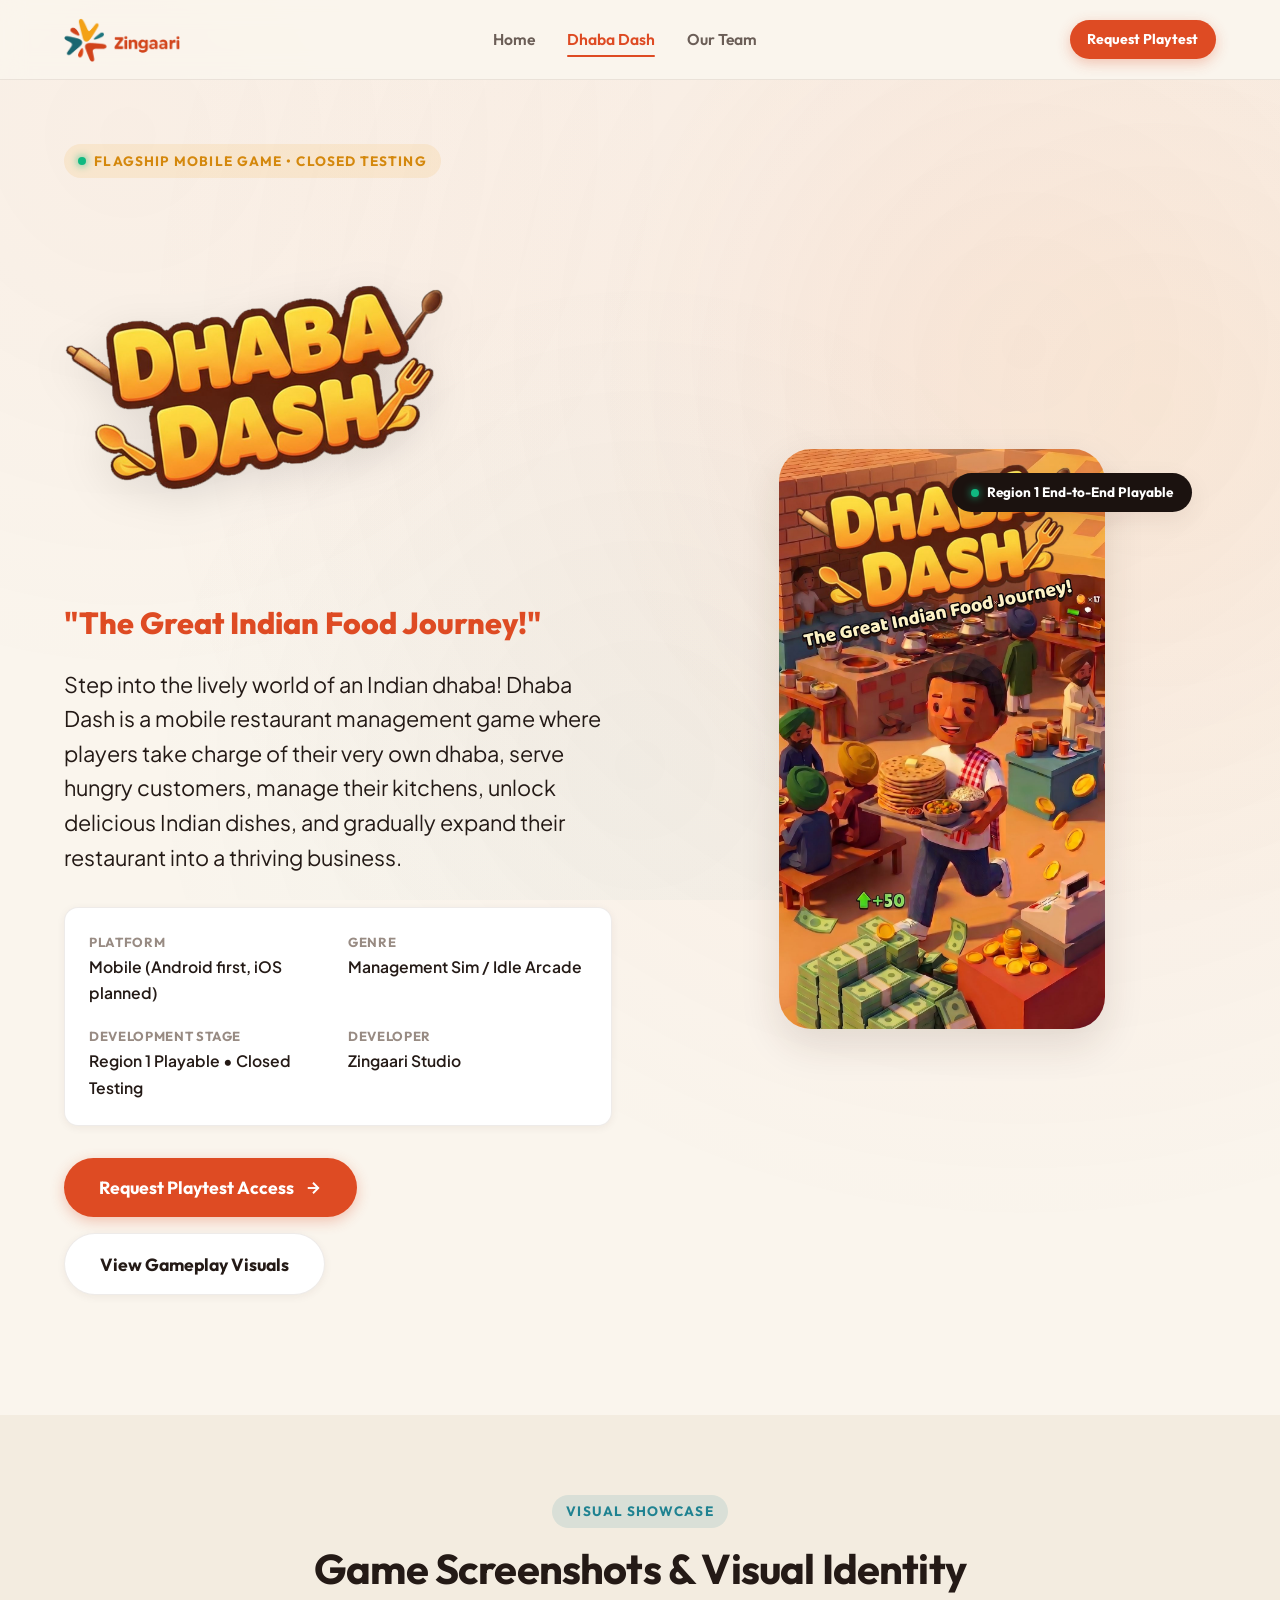
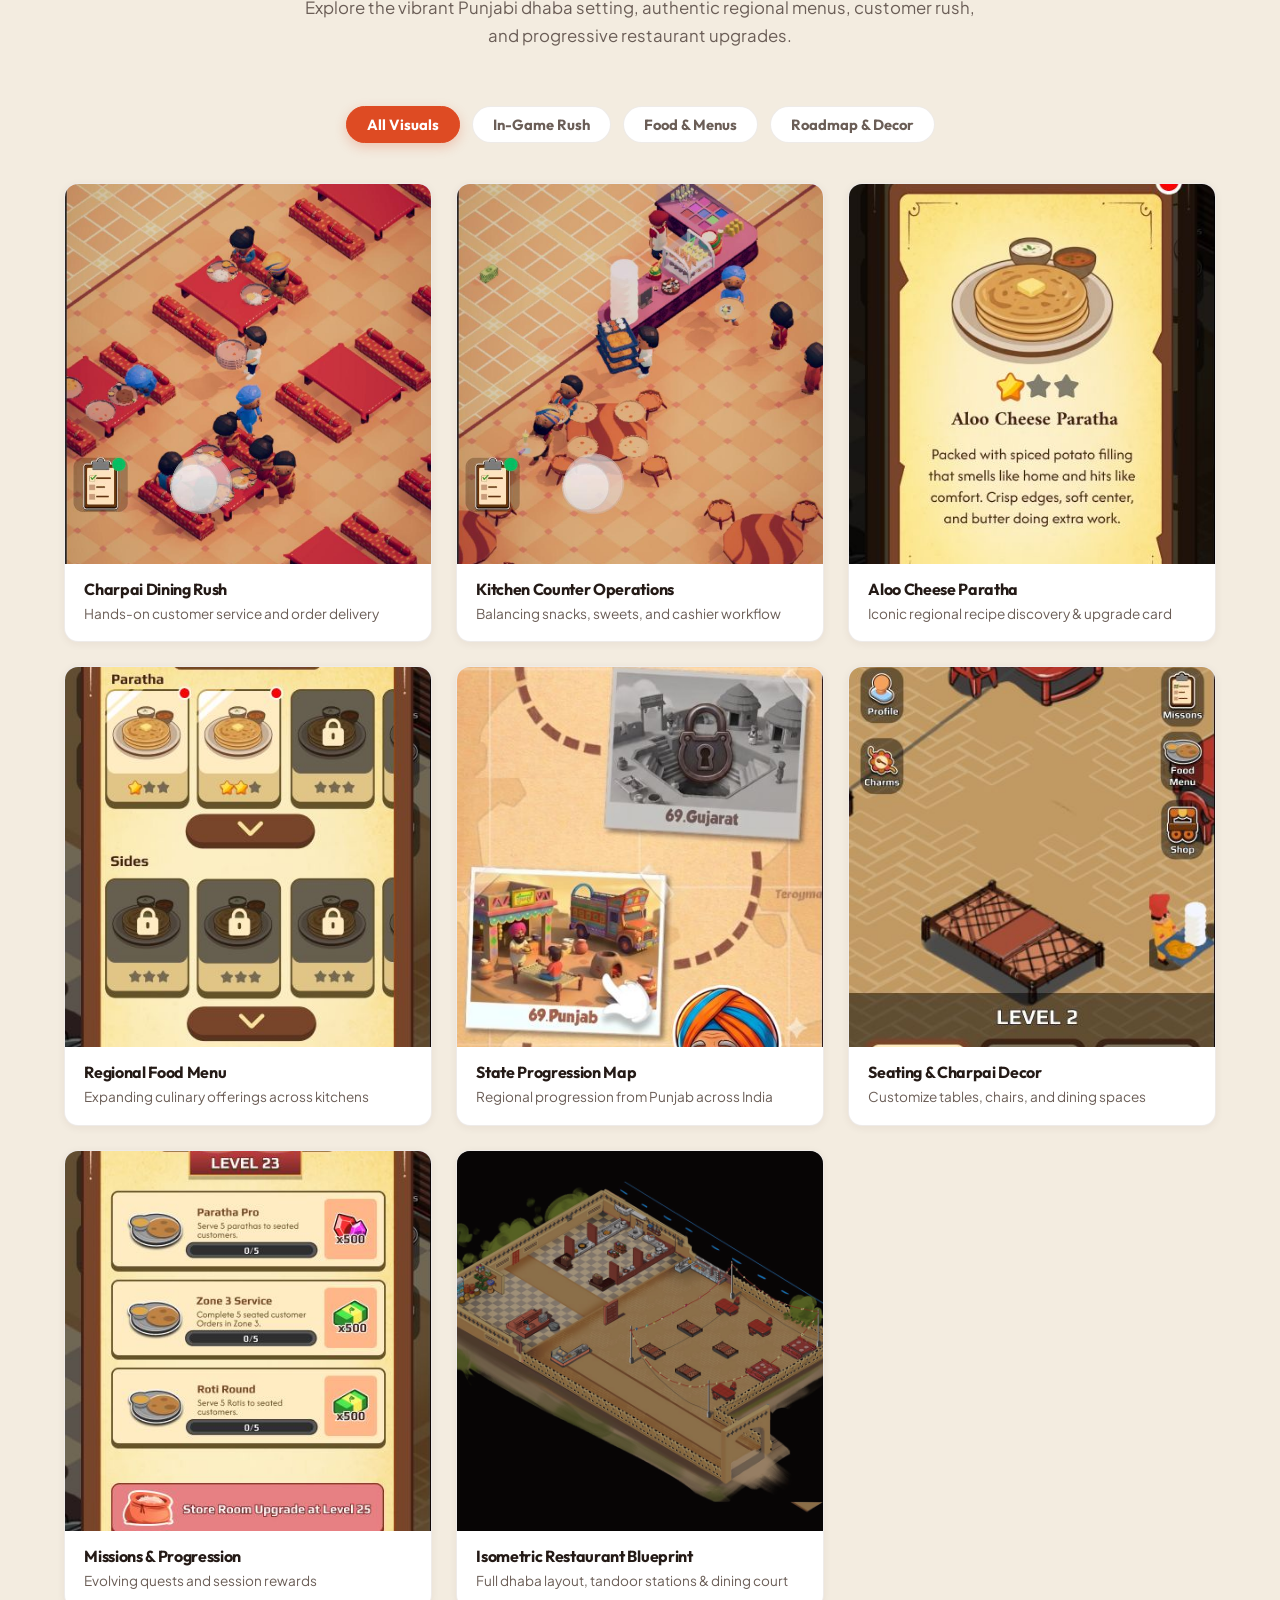
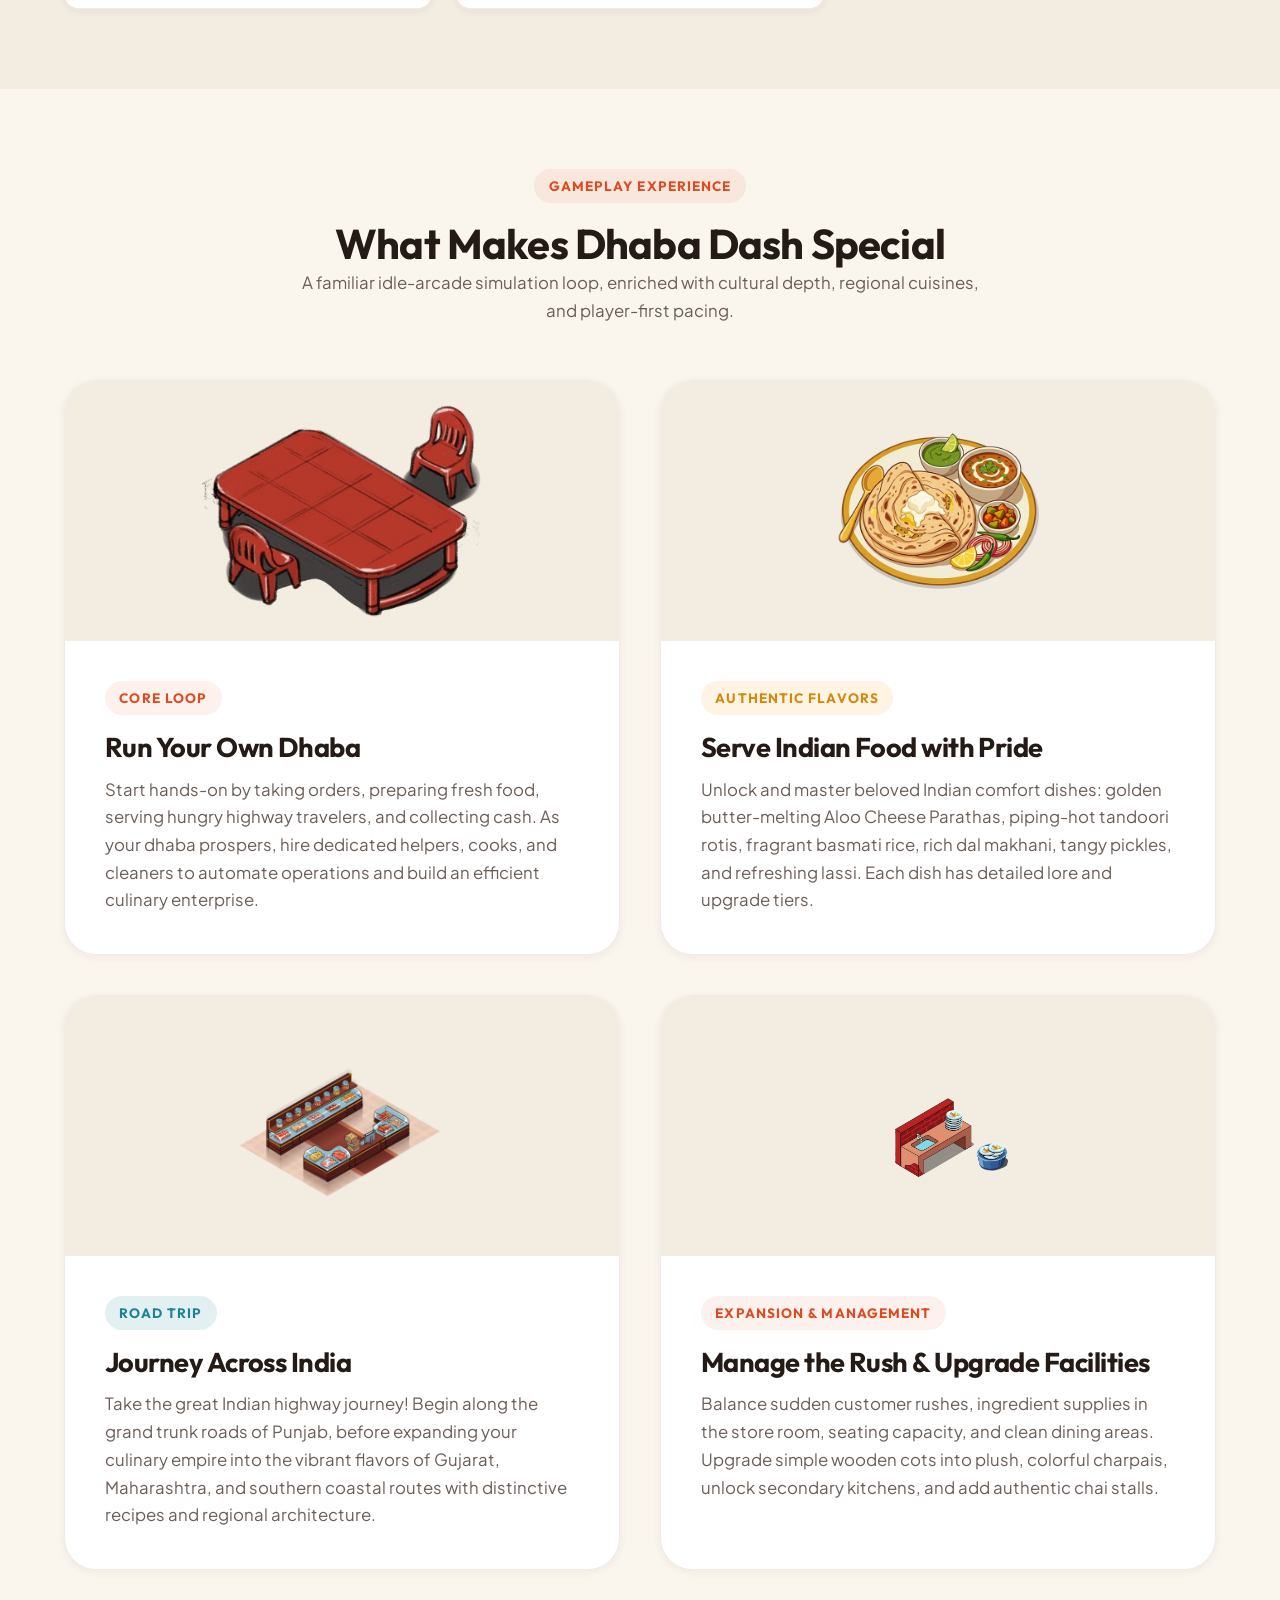
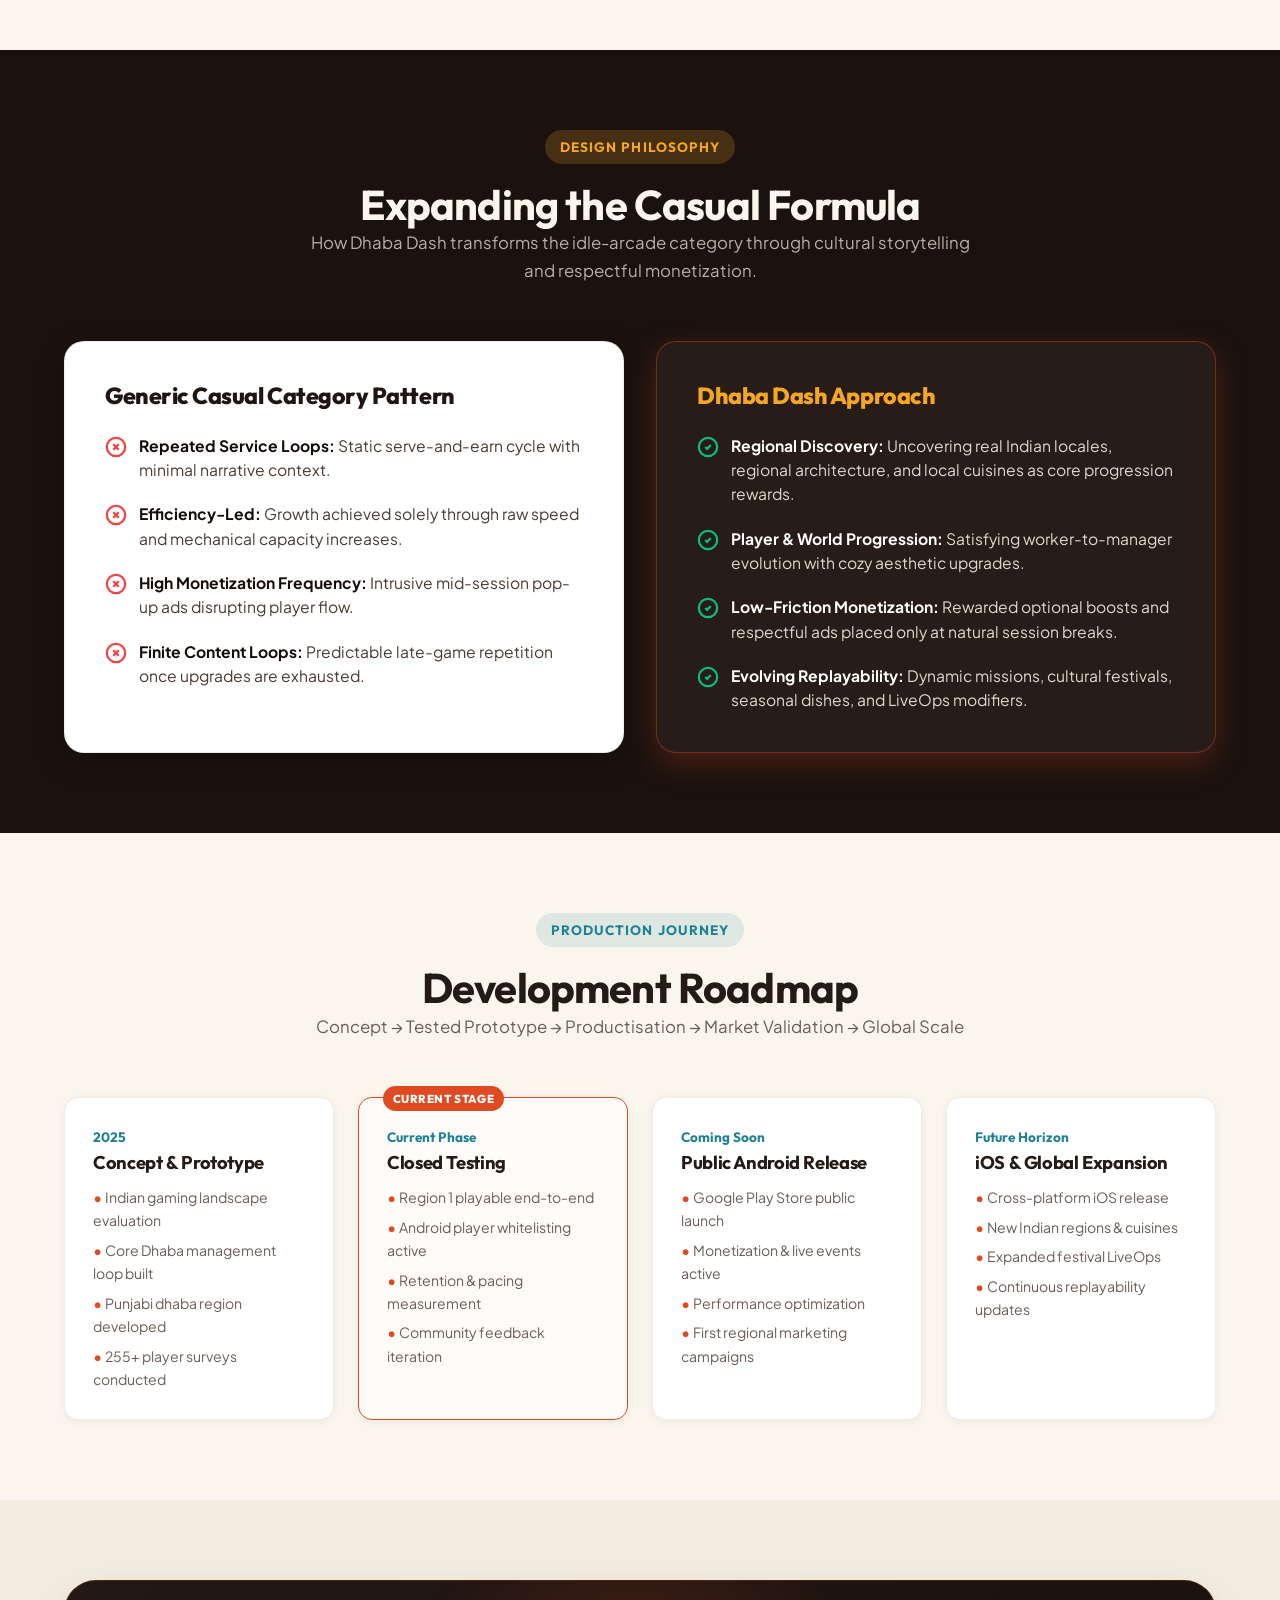
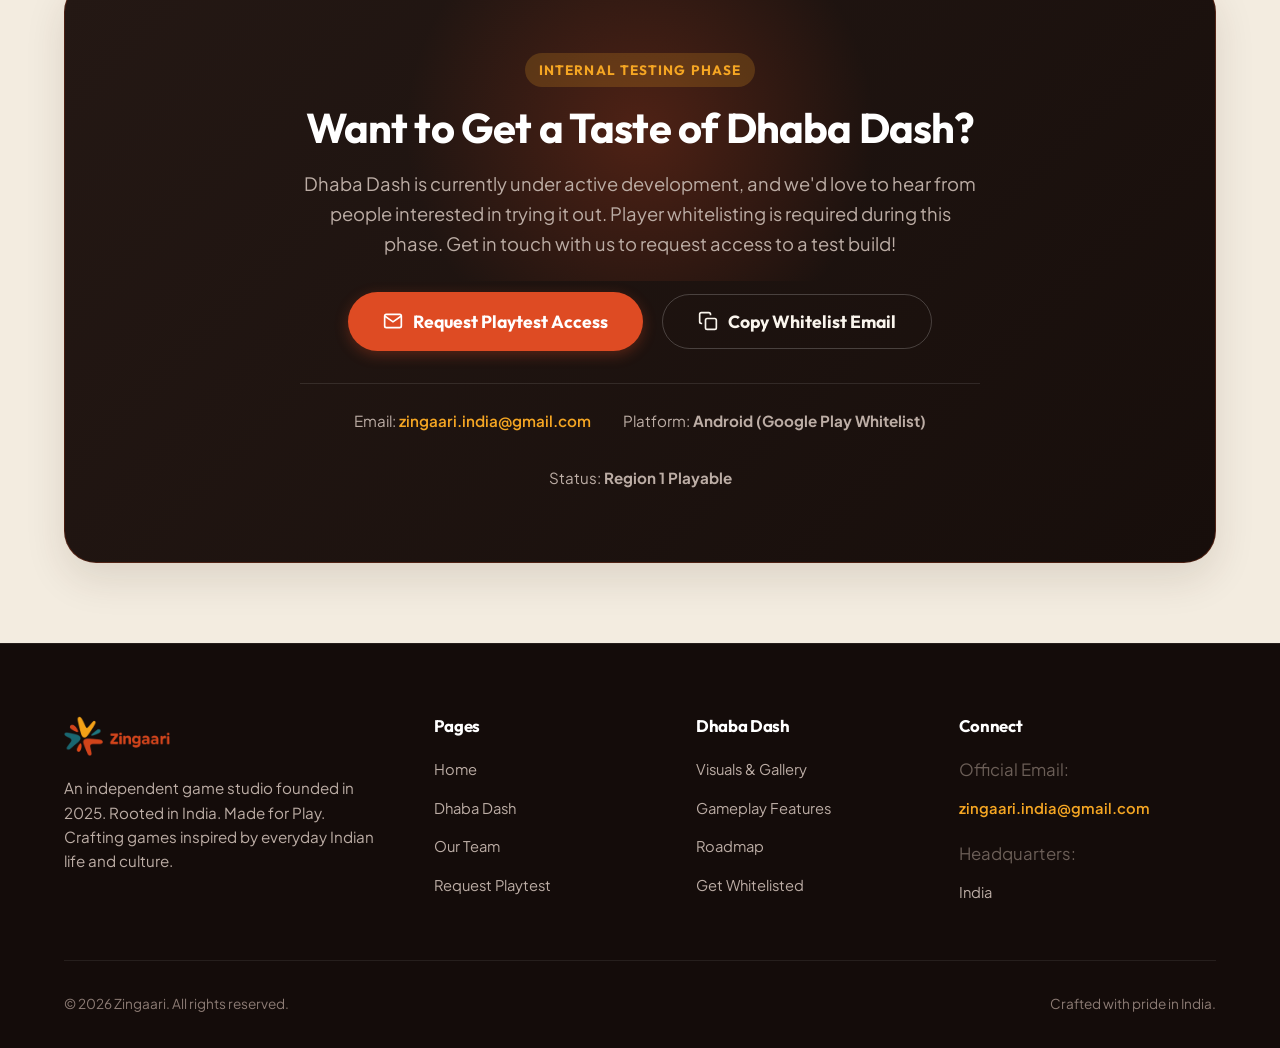
==== commit 49ab0653: "Fix contrast on Generic Casual Category card and remove phone references" ====
--- a/dhaba-dash.html
+++ b/dhaba-dash.html
@@ -341,7 +341,7 @@
         <div class="comparison-grid">
           <!-- Common Category Pattern -->
           <div class="comp-card comp-card-other">
-            <h3 style="color: #6B5E57;">Generic Casual Category Pattern</h3>
+            <h3>Generic Casual Category Pattern</h3>
             <ul class="comp-list">
               <li>
                 <svg class="comp-list-icon" viewBox="0 0 24 24" fill="none" stroke="#EF4444" stroke-width="2.5"><circle cx="12" cy="12" r="10"></circle><line x1="15" y1="9" x2="9" y2="15"></line><line x1="9" y1="9" x2="15" y2="15"></line></svg>
@@ -548,8 +548,8 @@
           <div class="footer-contact-info">
             <p>Official Email:</p>
             <a href="mailto:zingaari.india@gmail.com">zingaari.india@gmail.com</a>
-            <p style="margin-top: 0.5rem;">Telephone:</p>
-            <a href="tel:+919609042762">+91 9609042762</a>
+            <p style="margin-top: 0.5rem;">Headquarters:</p>
+            <span style="color: var(--text-dark-muted);">India</span>
           </div>
         </div>
       </div>
--- a/assets/css/style.css
+++ b/assets/css/style.css
@@ -1244,8 +1244,27 @@
 }
 
 .comp-card-other {
-  background: var(--bg-card);
-  border: 1px solid var(--border-light);
+  background: #FFFFFF;
+  border: 1px solid rgba(0, 0, 0, 0.08);
+  color: #241A16;
+  box-shadow: 0 10px 30px rgba(0, 0, 0, 0.2);
+}
+
+.comp-card-other h3 {
+  color: #1F1512 !important;
+  font-size: 1.45rem;
+  font-weight: 800;
+  margin-bottom: 1rem;
+}
+
+.comp-card-other .comp-list li {
+  color: #4A3B33;
+  line-height: 1.55;
+}
+
+.comp-card-other .comp-list li strong {
+  color: #140C08;
+  font-weight: 700;
 }
 
 .comp-card-dhaba {
@@ -1256,7 +1275,20 @@
 }
 
 .comp-card-dhaba h3 {
-  color: var(--color-secondary);
+  color: var(--color-secondary) !important;
+  font-size: 1.45rem;
+  font-weight: 800;
+  margin-bottom: 1rem;
+}
+
+.comp-card-dhaba .comp-list li {
+  color: #E2D7D0;
+  line-height: 1.55;
+}
+
+.comp-card-dhaba .comp-list li strong {
+  color: #FFFFFF;
+  font-weight: 700;
 }
 
 .comp-list {
